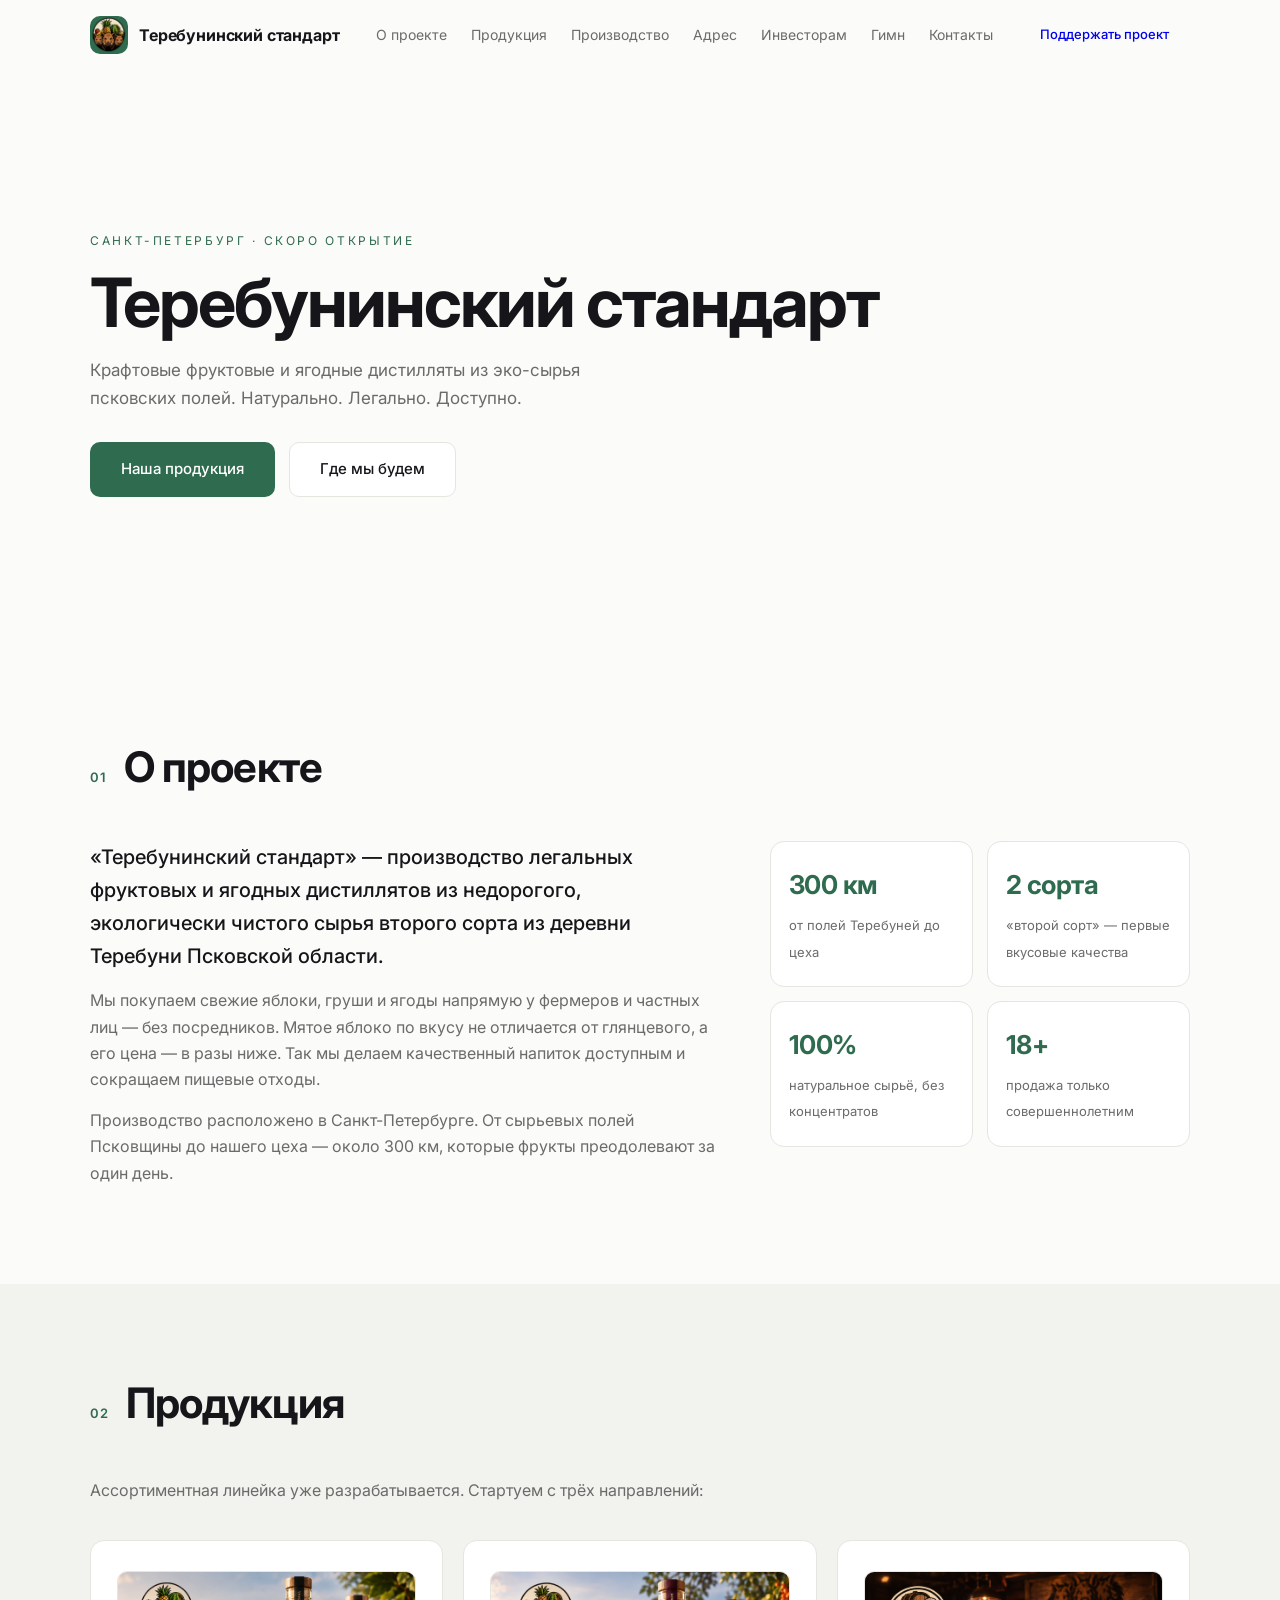
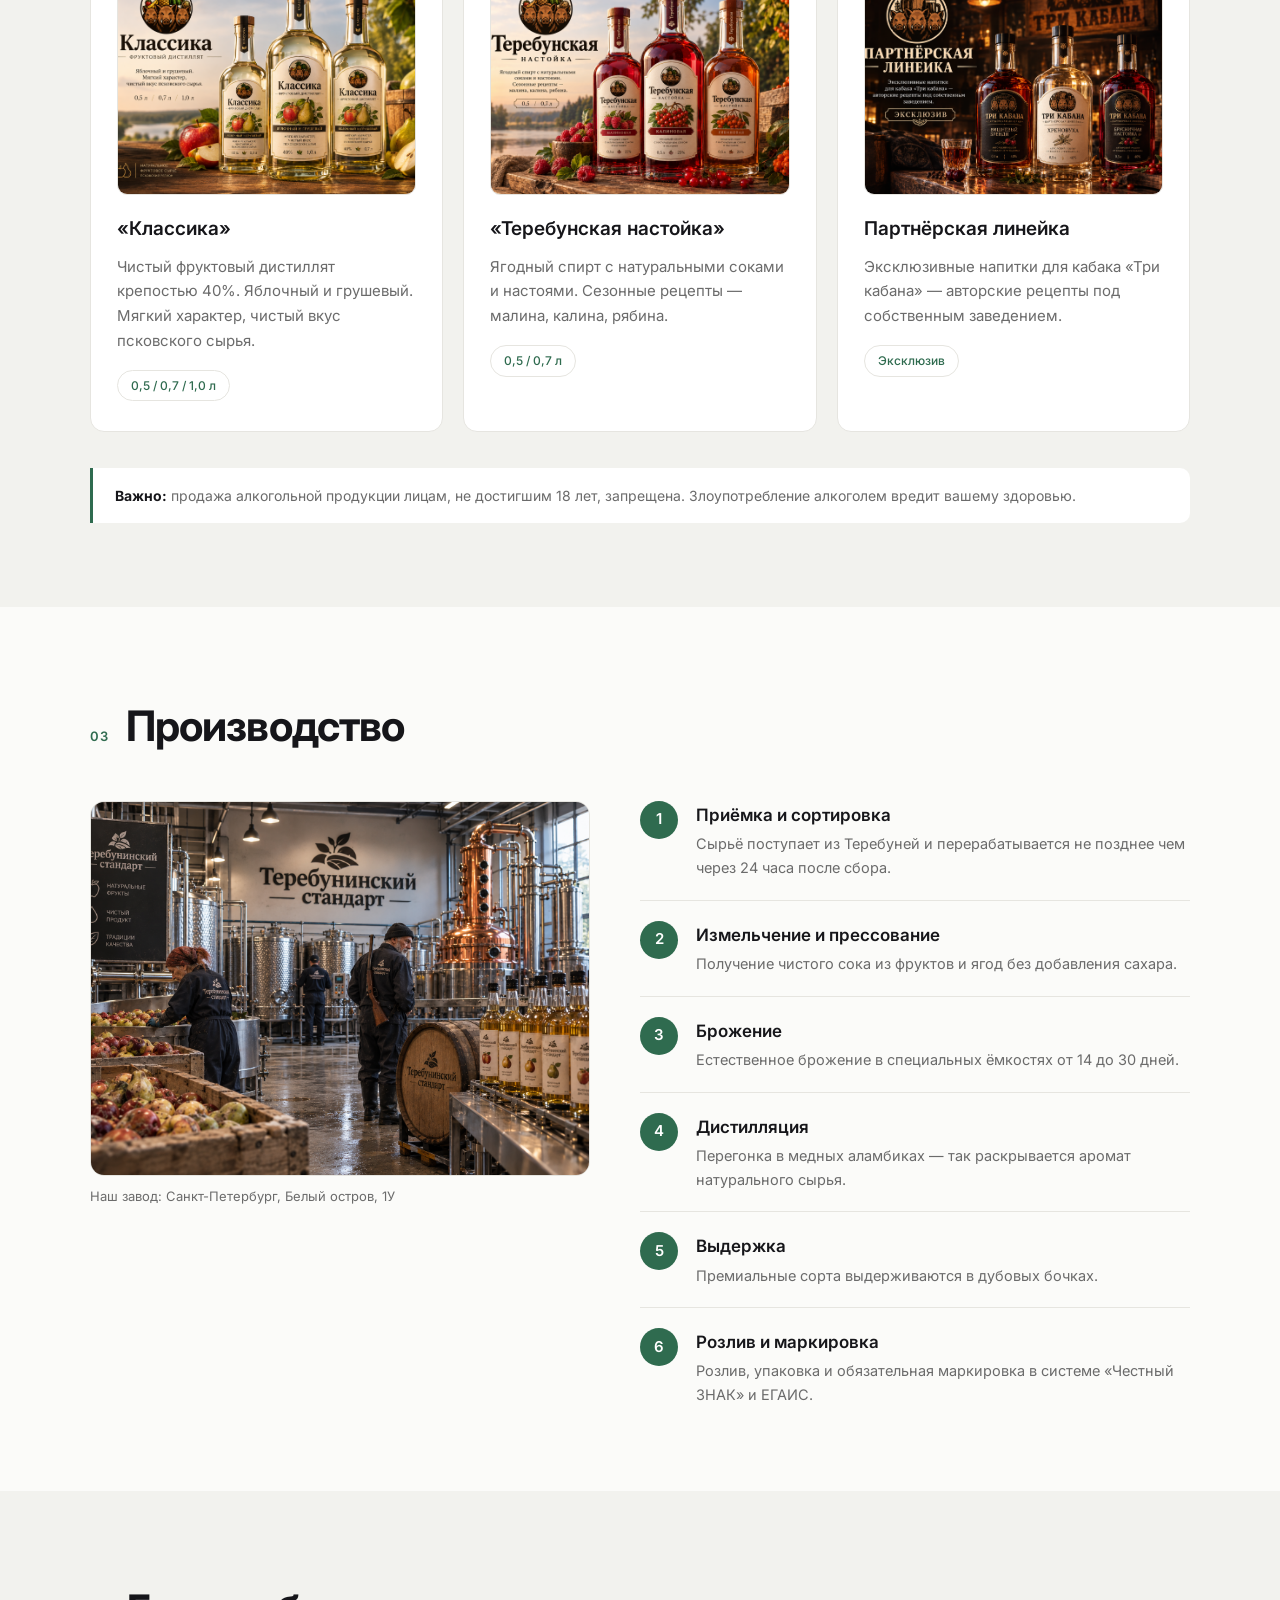
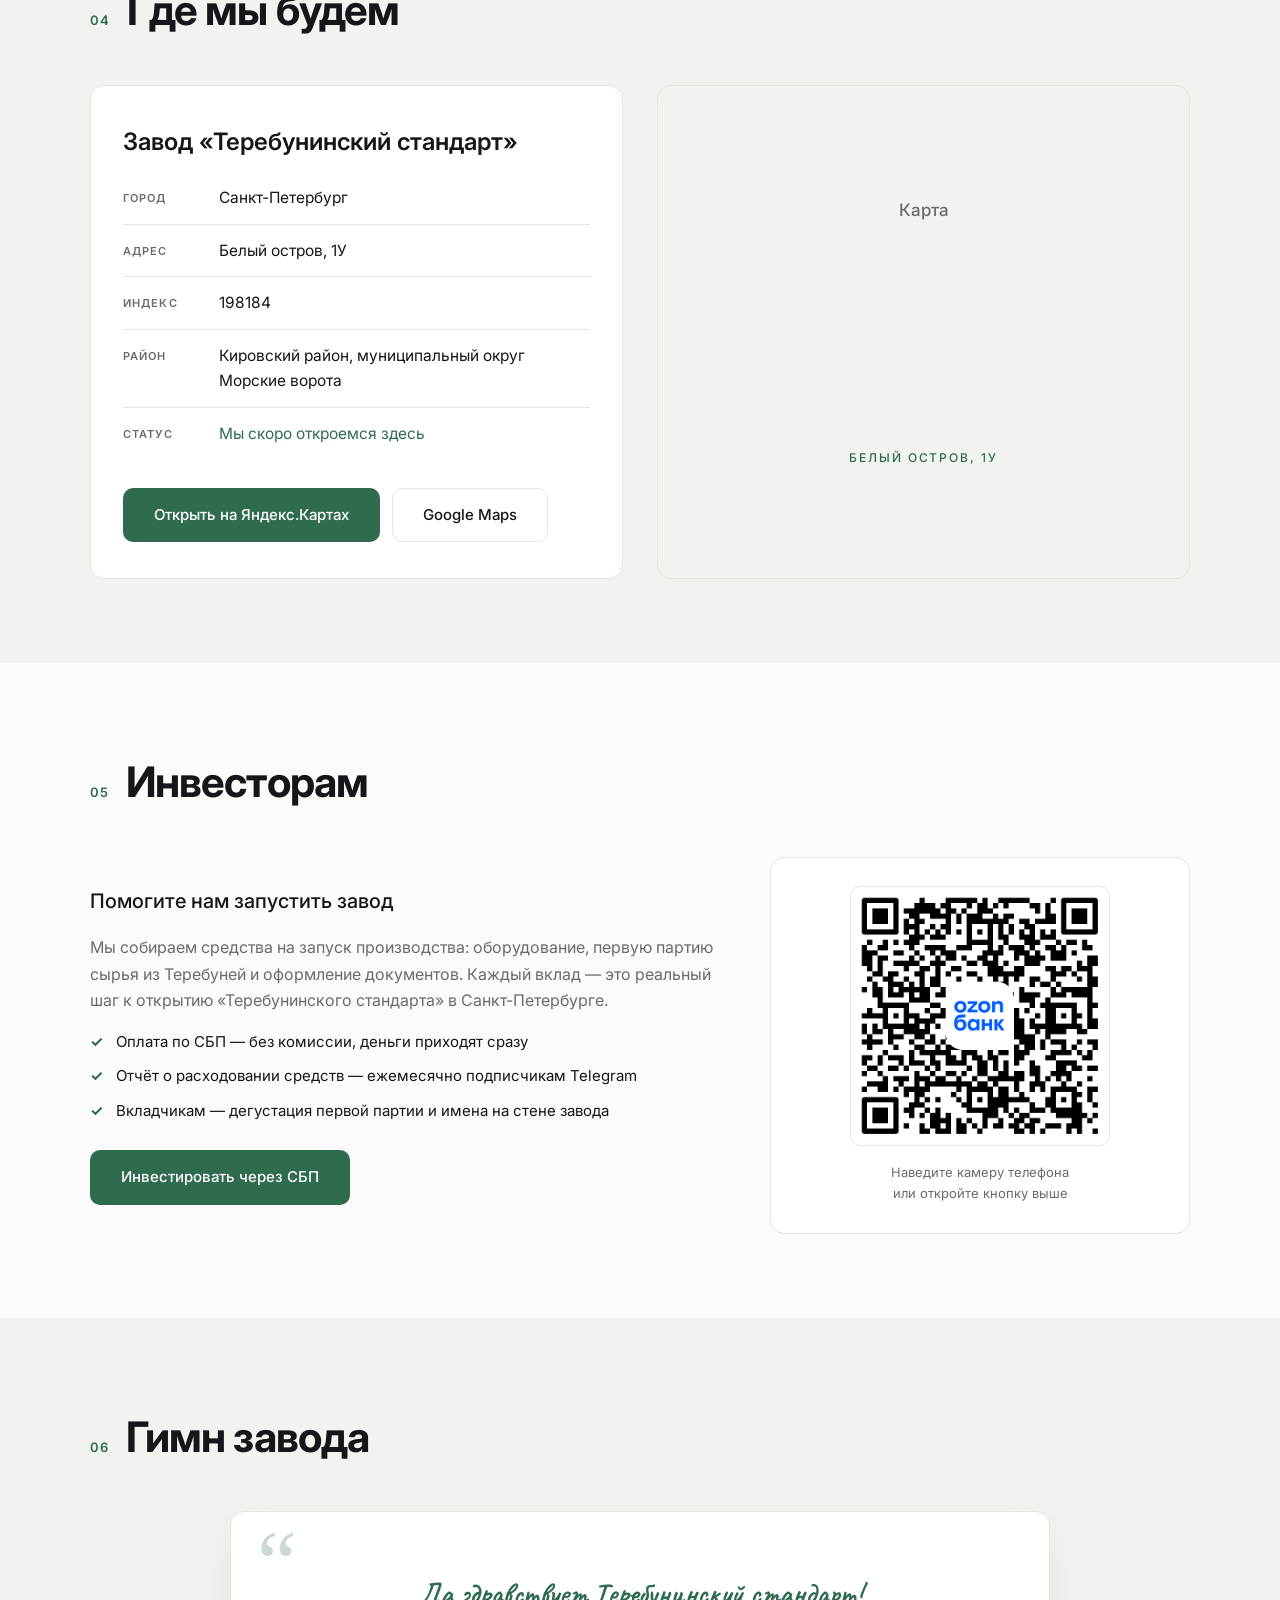
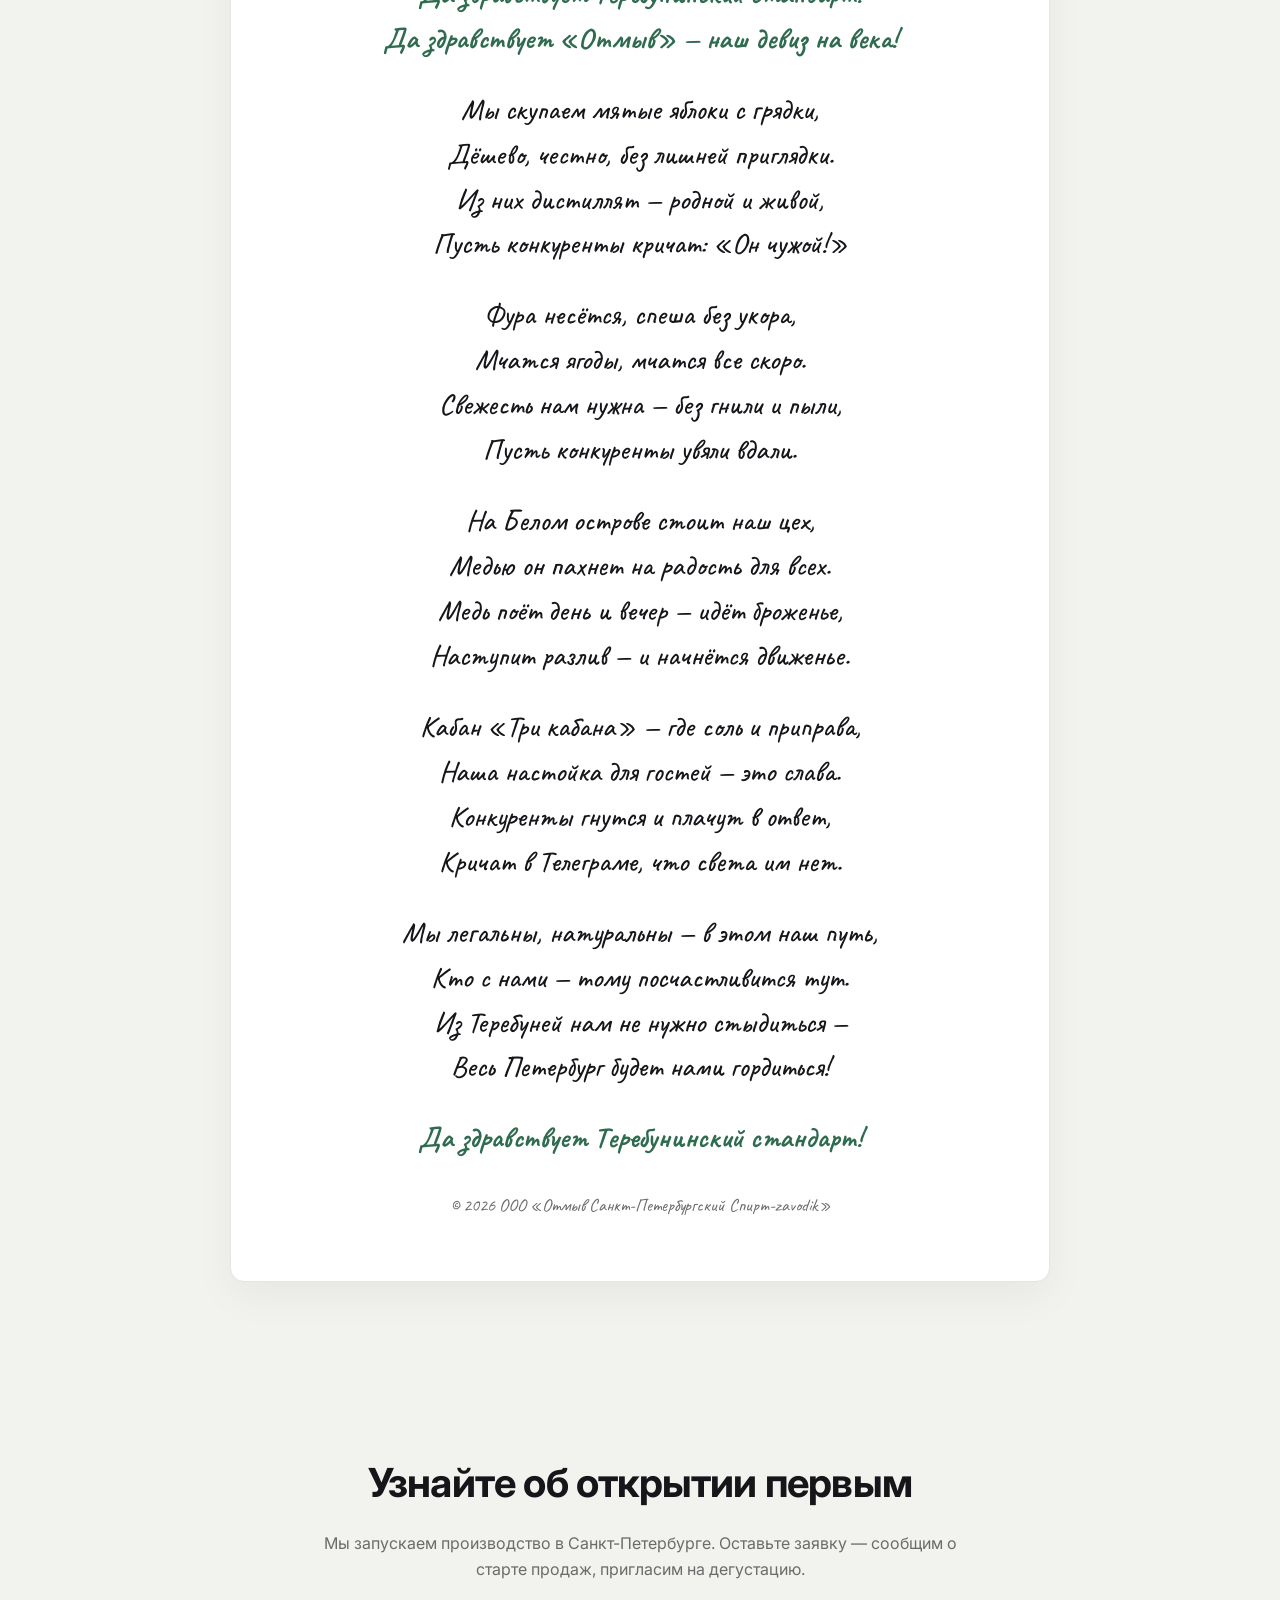
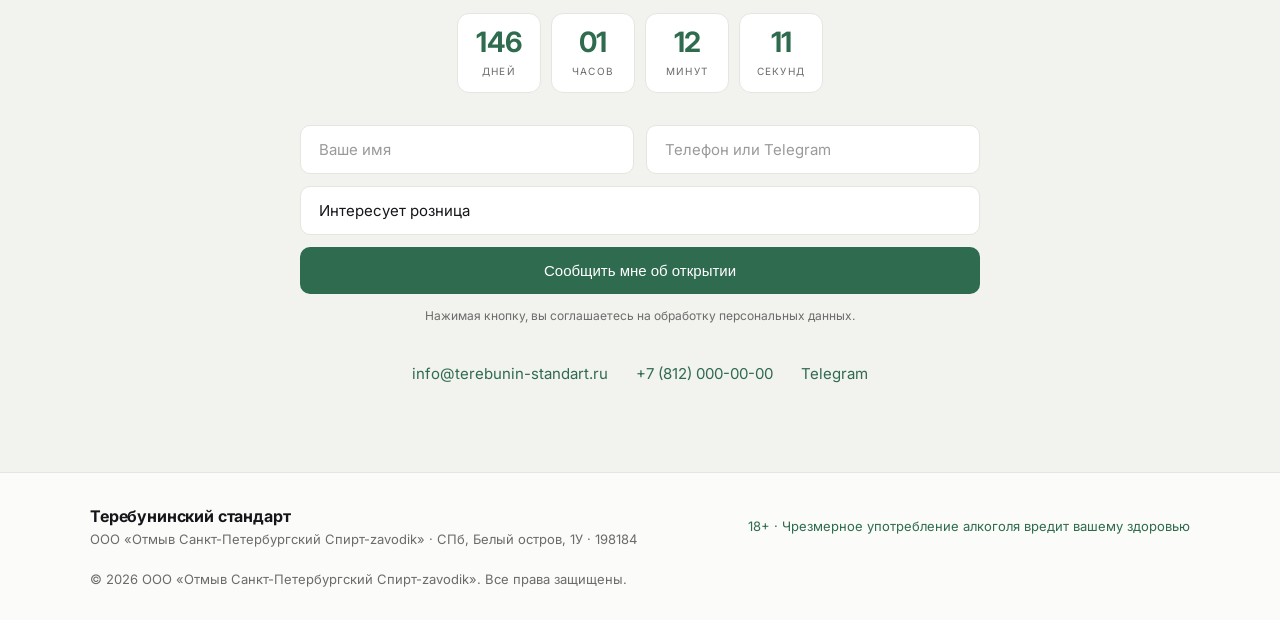
==== index.html @ a52a70ff "Site, presentation and poster for Terebunin Standard project" ====
<!DOCTYPE html>
<html lang="ru">
<head>
  <meta charset="UTF-8">
  <meta name="viewport" content="width=device-width, initial-scale=1.0">
  <title>Теребунинский стандарт — крафтовая винокурня в Санкт-Петербурге | Скоро открытие</title>
  <meta name="description" content="Теребунинский стандарт — производство фруктовых и ягодных дистиллятов из псковского сырья. Санкт-Петербург, Белый остров, 1У. Скоро открытие.">
  <link rel="preconnect" href="https://fonts.googleapis.com">
  <link rel="preconnect" href="https://fonts.gstatic.com" crossorigin>
  <link href="https://fonts.googleapis.com/css2?family=Inter:wght@300;400;500;600;700&family=Caveat:wght@500;700&display=swap" rel="stylesheet">
  <link rel="stylesheet" href="css/style.css">
</head>
<body>

  <!-- ===== HEADER ===== -->
  <header class="header" id="header">
    <div class="container header__inner">
      <a href="#hero" class="logo">
        <div class="logo__mark">
          <img src="assets/logo.png" alt="" class="logo__img" onerror="this.style.display='none';this.nextElementSibling.style.display='block'">
          <span class="logo__fallback" style="display:none">ТС</span>
        </div>
        <span class="logo__name">Теребунинский&nbsp;стандарт</span>
      </a>

      <nav class="nav" id="nav">
        <a href="#about" class="nav__link">О проекте</a>
        <a href="#products" class="nav__link">Продукция</a>
        <a href="#production" class="nav__link">Производство</a>
        <a href="#location" class="nav__link">Адрес</a>
        <a href="#invest" class="nav__link">Инвесторам</a>
        <a href="#hymn" class="nav__link">Гимн</a>
        <a href="#contacts" class="nav__link">Контакты</a>
      </nav>

      <a href="#invest" class="btn btn--small header__cta">Поддержать проект</a>

      <button class="burger" id="burger" aria-label="Меню">
        <span></span><span></span><span></span>
      </button>
    </div>
  </header>

  <!-- ===== HERO (компактный) ===== -->
  <section class="hero" id="hero">
    <div class="container hero__content">
      <p class="hero__eyebrow">Санкт-Петербург · Скоро открытие</p>
      <h1 class="hero__title">Теребунинский стандарт</h1>
      <p class="hero__subtitle">
        Крафтовые фруктовые и ягодные дистилляты из эко-сырья псковских полей.
        Натурально. Легально. Доступно.
      </p>
      <div class="hero__actions">
        <a href="#products" class="btn btn--primary">Наша продукция</a>
        <a href="#location" class="btn btn--ghost">Где мы будем</a>
      </div>
    </div>
  </section>

  <!-- ===== ABOUT ===== -->
  <section class="section" id="about">
    <div class="container">
      <div class="section__head reveal">
        <span class="section__num">01</span>
        <h2 class="section__title">О проекте</h2>
      </div>

      <div class="about__grid">
        <div class="about__text reveal">
          <p class="lead">
            «Теребунинский стандарт» — производство легальных фруктовых и ягодных дистиллятов
            из недорогого, экологически чистого сырья второго сорта из деревни Теребуни
            Псковской области.
          </p>
          <p>
            Мы покупаем свежие яблоки, груши и ягоды напрямую у фермеров и частных лиц —
            без посредников. Мятое яблоко по вкусу не отличается от глянцевого,
            а его цена — в разы ниже. Так мы делаем качественный напиток доступным
            и сокращаем пищевые отходы.
          </p>
          <p>
            Производство расположено в Санкт-Петербурге. От сырьевых полей Псковщины
            до нашего цеха — около 300 км, которые фрукты преодолевают за один день.
          </p>
        </div>

        <div class="about__facts reveal">
          <div class="fact">
            <span class="fact__num">300 км</span>
            <span class="fact__label">от полей Теребуней до цеха</span>
          </div>
          <div class="fact">
            <span class="fact__num">2 сорта</span>
            <span class="fact__label">«второй сорт» — первые вкусовые качества</span>
          </div>
          <div class="fact">
            <span class="fact__num">100%</span>
            <span class="fact__label">натуральное сырьё, без концентратов</span>
          </div>
          <div class="fact">
            <span class="fact__num">18+</span>
            <span class="fact__label">продажа только совершеннолетним</span>
          </div>
        </div>
      </div>
    </div>
  </section>

  <!-- ===== PRODUCTS ===== -->
  <section class="section section--alt" id="products">
    <div class="container">
      <div class="section__head reveal">
        <span class="section__num">02</span>
        <h2 class="section__title">Продукция</h2>
      </div>

      <p class="section__intro reveal">
        Ассортиментная линейка уже разрабатывается. Стартуем с трёх направлений:
      </p>

      <div class="cards">
        <article class="card reveal">
          <div class="card__img">
            <img src="assets/product-classic.png" alt="Классика — фруктовый дистиллят" onerror="this.style.display='none';this.nextElementSibling.style.display='block'">
            <span class="card__icon" style="display:none">🥃</span>
          </div>
          <h3 class="card__title">«Классика»</h3>
          <p class="card__text">
            Чистый фруктовый дистиллят крепостью 40%. Яблочный и грушевый.
            Мягкий характер, чистый вкус псковского сырья.
          </p>
          <span class="card__price">0,5 / 0,7 / 1,0 л</span>
        </article>

        <article class="card reveal">
          <div class="card__img">
            <img src="assets/product-terebun.png" alt="Настойка «Теребунская»" onerror="this.style.display='none';this.nextElementSibling.style.display='block'">
            <span class="card__icon" style="display:none">🍓</span>
          </div>
          <h3 class="card__title">«Теребунская настойка»</h3>
          <p class="card__text">
            Ягодный спирт с натуральными соками и настоями.
            Сезонные рецепты — малина, калина, рябина.
          </p>
          <span class="card__price">0,5 / 0,7 л</span>
        </article>

        <article class="card reveal">
          <div class="card__img">
            <img src="assets/product-kabani.png" alt="Партнёрская линейка «Три кабана»" onerror="this.style.display='none';this.nextElementSibling.style.display='block'">
            <span class="card__icon" style="display:none">🐖</span>
          </div>
          <h3 class="card__title">Партнёрская линейка</h3>
          <p class="card__text">
            Эксклюзивные напитки для кабака «Три кабана» —
            авторские рецепты под собственным заведением.
          </p>
          <span class="card__price">Эксклюзив</span>
        </article>
      </div>

      <div class="notice reveal">
        <strong>Важно:</strong> продажа алкогольной продукции лицам, не достигшим 18 лет,
        запрещена. Злоупотребление алкоголем вредит вашему здоровью.
      </div>
    </div>
  </section>

  <!-- ===== PRODUCTION ===== -->
  <section class="section" id="production">
    <div class="container">
      <div class="section__head reveal">
        <span class="section__num">03</span>
        <h2 class="section__title">Производство</h2>
      </div>

      <div class="production__grid">
        <div class="production__photo reveal">
          <div class="photo-frame">
            <img src="assets/factory.png" alt="Наш цех в Санкт-Петербурге" onerror="this.parentNode.classList.add('photo-frame--empty');this.style.display='none'">
            <span class="photo-frame__placeholder">Фото нашего цеха<br><small>скоро здесь</small></span>
          </div>
          <p class="photo-caption">Наш завод: Санкт-Петербург, Белый остров, 1У</p>
        </div>

        <ol class="steps reveal">
          <li class="step">
            <span class="step__num">1</span>
            <div>
              <h4>Приёмка и сортировка</h4>
              <p>Сырьё поступает из Теребуней и перерабатывается не позднее чем через 24 часа после сбора.</p>
            </div>
          </li>
          <li class="step">
            <span class="step__num">2</span>
            <div>
              <h4>Измельчение и прессование</h4>
              <p>Получение чистого сока из фруктов и ягод без добавления сахара.</p>
            </div>
          </li>
          <li class="step">
            <span class="step__num">3</span>
            <div>
              <h4>Брожение</h4>
              <p>Естественное брожение в специальных ёмкостях от 14 до 30 дней.</p>
            </div>
          </li>
          <li class="step">
            <span class="step__num">4</span>
            <div>
              <h4>Дистилляция</h4>
              <p>Перегонка в медных аламбиках — так раскрывается аромат натурального сырья.</p>
            </div>
          </li>
          <li class="step">
            <span class="step__num">5</span>
            <div>
              <h4>Выдержка</h4>
              <p>Премиальные сорта выдерживаются в дубовых бочках.</p>
            </div>
          </li>
          <li class="step">
            <span class="step__num">6</span>
            <div>
              <h4>Розлив и маркировка</h4>
              <p>Розлив, упаковка и обязательная маркировка в системе «Честный ЗНАК» и ЕГАИС.</p>
            </div>
          </li>
        </ol>
      </div>
    </div>
  </section>

  <!-- ===== LOCATION ===== -->
  <section class="section section--alt" id="location">
    <div class="container">
      <div class="section__head reveal">
        <span class="section__num">04</span>
        <h2 class="section__title">Где мы будем</h2>
      </div>

      <div class="location__grid">
        <div class="location__card reveal">
          <h3 class="location__title">Завод «Теребунинский стандарт»</h3>

          <ul class="address">
            <li>
              <span class="address__key">Город</span>
              <span class="address__val">Санкт-Петербург</span>
            </li>
            <li>
              <span class="address__key">Адрес</span>
              <span class="address__val">Белый остров, 1У</span>
            </li>
            <li>
              <span class="address__key">Индекс</span>
              <span class="address__val">198184</span>
            </li>
            <li>
              <span class="address__key">Район</span>
              <span class="address__val">Кировский район, муниципальный округ Морские ворота</span>
            </li>
            <li>
              <span class="address__key">Статус</span>
              <span class="address__val accent">Мы скоро откроемся здесь</span>
            </li>
          </ul>

          <div class="location__actions">
            <a class="btn btn--primary"
               href="https://yandex.ru/maps/?text=Санкт-Петербург, Белый остров, 1У"
               target="_blank" rel="noopener">
              Открыть на Яндекс.Картах
            </a>
            <a class="btn btn--ghost"
               href="https://www.google.com/maps/search/?api=1&query=Saint+Petersburg,+Bely+ostrov+1U"
               target="_blank" rel="noopener">
              Google Maps
            </a>
          </div>
        </div>

        <div class="location__map reveal">
          <div class="photo-frame photo-frame--map">
            <img src="assets/map.jpg" alt="Карта — Белый остров, 1У" onerror="this.parentNode.classList.add('photo-frame--empty');this.style.display='none'">
            <span class="photo-frame__placeholder">Карта<br><small>Белый остров, 1У</small></span>
          </div>
        </div>
      </div>
    </div>
  </section>

  <!-- ===== INVEST ===== -->
  <section class="section" id="invest">
    <div class="container">
      <div class="section__head reveal">
        <span class="section__num">05</span>
        <h2 class="section__title">Инвесторам</h2>
      </div>

      <div class="invest__grid">
        <div class="invest__text reveal">
          <p class="lead">Помогите нам запустить завод</p>
          <p>
            Мы собираем средства на запуск производства: оборудование, первую партию
            сырья из Теребуней и оформление документов. Каждый вклад — это реальный шаг
            к открытию «Теребунинского стандарта» в Санкт-Петербурге.
          </p>
          <ul class="invest__list">
            <li>Оплата по СБП — без комиссии, деньги приходят сразу</li>
            <li>Отчёт о расходовании средств — ежемесячно подписчикам Telegram</li>
            <li>Вкладчикам — дегустация первой партии и имена на стене завода</li>
          </ul>
          <a class="btn btn--primary"
             href="https://finance.ozon.ru/apps/sbp/ozonbankpay/019f7c2c-9675-741e-ae27-7e3fd50c1222"
             target="_blank" rel="noopener">
            Инвестировать через СБП
          </a>
        </div>

        <div class="invest__qr reveal">
          <div class="qr-card">
            <img src="assets/qr.png" alt="QR-код для перевода" onerror="this.style.display='none';this.nextElementSibling.style.display='block'">
            <p class="qr-card__fallback" style="display:none">QR-код<br><small>положите assets/qr.png</small></p>
            <p class="qr-card__hint">Наведите камеру телефона<br>или откройте кнопку выше</p>
          </div>
        </div>
      </div>
    </div>
  </section>

  <!-- ===== HYMN ===== -->
  <section class="section section--alt" id="hymn">
    <div class="container">
      <div class="section__head reveal">
        <span class="section__num">06</span>
        <h2 class="section__title">Гимн завода</h2>
      </div>

      <div class="hymn reveal">
        <p class="hymn__finale">Да здравствует Теребунинский стандарт!<br>
        Да здравствует «Отмыв» — наш девиз на века!</p>

        <p>Мы скупаем мятые яблоки с грядки,<br>
        Дёшево, честно, без лишней приглядки.<br>
        Из них дистиллят — родной и живой,<br>
        Пусть конкуренты кричат: «Он чужой!»</p>

        <p>Фура несётся, спеша без укора,<br>
        Мчатся ягоды, мчатся все скоро.<br>
        Свежесть нам нужна — без гнили и пыли,<br>
        Пусть конкуренты увяли вдали.</p>

        <p>На Белом острове стоит наш цех,<br>
        Медью он пахнет на радость для всех.<br>
        Медь поёт день и вечер — идёт броженье,<br>
        Наступит разлив — и начнётся движенье.</p>

        <p>Кабан «Три кабана» — где соль и приправа,<br>
        Наша настойка для гостей — это слава.<br>
        Конкуренты гнутся и плачут в ответ,<br>
        Кричат в Телеграме, что света им нет.</p>

        <p>Мы легальны, натуральны — в этом наш путь,<br>
        Кто с нами — тому посчастливится тут.<br>
        Из Теребуней нам не нужно стыдиться —<br>
        Весь Петербург будет нами гордиться!</p>

        <p class="hymn__finale">Да здравствует Теребунинский стандарт!</p>

        <span class="hymn__sign">© 2026 ООО «Отмыв Санкт-Петербургский Спирт-zavodik»</span>
      </div>
    </div>
  </section>

  <!-- ===== CONTACTS ===== -->
  <section class="section section--cta" id="contacts">
    <div class="container">
      <div class="cta reveal">
        <h2 class="cta__title">Узнайте об открытии первым</h2>
        <p class="cta__text">
          Мы запускаем производство в Санкт-Петербурге. Оставьте заявку —
          сообщим о старте продаж, пригласим на дегустацию.
        </p>

        <div class="countdown" id="countdown" aria-label="До открытия">
          <div class="countdown__cell"><span id="cd-days">--</span><small>дней</small></div>
          <div class="countdown__cell"><span id="cd-hours">--</span><small>часов</small></div>
          <div class="countdown__cell"><span id="cd-mins">--</span><small>минут</small></div>
          <div class="countdown__cell"><span id="cd-secs">--</span><small>секунд</small></div>
        </div>

        <form class="form" id="lead-form" novalidate>
          <div class="form__row">
            <input type="text" name="name" class="form__input" placeholder="Ваше имя" required>
            <input type="text" name="contact" class="form__input" placeholder="Телефон или Telegram" required>
          </div>
          <select name="interest" class="form__input">
            <option value="retail">Интересует розница</option>
            <option value="wholesale">Интересует опт (бары, рестораны)</option>
            <option value="partner">Сотрудничество / партнёрство</option>
            <option value="invest">Инвестировать в проект</option>
            <option value="job">Работа на заводе</option>
          </select>
          <button type="submit" class="btn btn--primary btn--wide">Сообщить мне об открытии</button>
          <p class="form__note">Нажимая кнопку, вы соглашаетесь на обработку персональных данных.</p>
          <p class="form__success" id="form-success" hidden>Спасибо! Мы свяжемся с вами перед открытием.</p>
        </form>

        <div class="contacts__row">
          <a href="mailto:info@terebunin-standart.ru" class="contact-link">info@terebunin-standart.ru</a>
          <a href="tel:+78120000000" class="contact-link">+7 (812) 000-00-00</a>
          <a href="https://t.me/" class="contact-link" target="_blank" rel="noopener">Telegram</a>
        </div>
      </div>
    </div>
  </section>

  <!-- ===== FOOTER ===== -->
  <footer class="footer">
    <div class="container footer__inner">
      <div class="footer__brand">
        <span class="logo__name">Теребунинский стандарт</span>
        <span class="footer__addr">ООО «Отмыв Санкт-Петербургский Спирт-zavodik» · СПб, Белый остров, 1У · 198184</span>
      </div>
      <div class="footer__warn">
        18+ · Чрезмерное употребление алкоголя вредит вашему здоровью
      </div>
      <div class="footer__copy">
        © 2026 ООО «Отмыв Санкт-Петербургский Спирт-zavodik». Все права защищены.
      </div>
    </div>
  </footer>

  <script src="js/main.js"></script>
</body>
</html>
---- css/style.css ----
/* ============ ПСКОВСКИЙ ОТБОР — светлый минимализм ============ */

:root {
  --bg: #fbfbf9;
  --bg-alt: #f2f2ee;
  --card: #ffffff;
  --line: #e6e5e0;
  --accent: #2f6b4f;
  --accent-hover: #245540;
  --text: #16161a;
  --dim: #6b6b6b;
  --radius: 14px;
  --font: "Inter", "Segoe UI", sans-serif;
}

* { margin: 0; padding: 0; box-sizing: border-box; }

html { scroll-behavior: smooth; }

body {
  background: var(--bg);
  color: var(--text);
  font-family: var(--font);
  font-weight: 400;
  line-height: 1.65;
  overflow-x: hidden;
}

img { max-width: 100%; display: block; }

.container { width: min(1100px, 92%); margin-inline: auto; }

.accent { color: var(--accent); }

/* ---------- buttons ---------- */
.btn {
  display: inline-block;
  padding: 14px 30px;
  border-radius: 10px;
  font-size: 15px;
  font-weight: 500;
  text-decoration: none;
  text-align: center;
  cursor: pointer;
  border: 1px solid transparent;
  transition: .25s ease;
}
.btn--primary { background: var(--accent); color: #fff; }
.btn--primary:hover { background: var(--accent-hover); }
.btn--ghost { border-color: var(--line); color: var(--text); background: #fff; }
.btn--ghost:hover { border-color: var(--text); }
.btn--small { padding: 9px 20px; font-size: 13px; }
.btn--wide { width: 100%; }

/* ---------- header ---------- */
.header {
  position: fixed;
  inset: 0 0 auto 0;
  z-index: 100;
  padding: 14px 0;
  background: rgba(251,251,249,.9);
  backdrop-filter: blur(12px);
  border-bottom: 1px solid transparent;
  transition: .3s ease;
}
.header.scrolled { border-bottom-color: var(--line); padding: 9px 0; }
.header__inner { display: flex; align-items: center; gap: 26px; }

.logo {
  display: flex;
  align-items: center;
  gap: 11px;
  text-decoration: none;
  color: var(--text);
}
.logo__mark {
  width: 38px; height: 38px;
  border-radius: 10px;
  background: var(--accent);
  display: grid;
  place-items: center;
  overflow: hidden;
  flex-shrink: 0;
}
.logo__img { width: 100%; height: 100%; object-fit: cover; }
.logo__fallback { font-weight: 700; color: #fff; font-size: 15px; }
.logo__name { font-weight: 700; font-size: 16px; letter-spacing: -0.01em; }

.nav { margin-left: auto; display: flex; gap: 24px; }
.nav__link {
  color: var(--dim);
  text-decoration: none;
  font-size: 14px;
  transition: .2s;
}
.nav__link:hover { color: var(--text); }

.burger {
  display: none;
  flex-direction: column;
  gap: 5px;
  background: none;
  border: 0;
  cursor: pointer;
  padding: 6px;
  margin-left: auto;
}
.burger span { width: 24px; height: 2px; background: var(--text); transition: .3s; }

/* ---------- hero (компактный) ---------- */
.hero {
  min-height: 72vh;
  display: flex;
  align-items: center;
  padding: 150px 0 70px;
}
.hero__eyebrow {
  font-size: 12px;
  letter-spacing: .22em;
  text-transform: uppercase;
  color: var(--accent);
  margin-bottom: 16px;
}
.hero__title {
  font-size: clamp(38px, 6vw, 68px);
  font-weight: 700;
  letter-spacing: -0.03em;
  line-height: 1.05;
  margin-bottom: 18px;
}
.hero__subtitle {
  max-width: 560px;
  font-size: 17px;
  color: var(--dim);
  margin-bottom: 30px;
}
.hero__actions { display: flex; gap: 14px; flex-wrap: wrap; }

/* ---------- sections ---------- */
.section { padding: 84px 0; }
.section--alt { background: var(--bg-alt); }
.section__head {
  display: flex;
  align-items: baseline;
  gap: 16px;
  margin-bottom: 40px;
}
.section__num {
  font-size: 13px;
  font-weight: 600;
  letter-spacing: .1em;
  color: var(--accent);
}
.section__title {
  font-size: clamp(28px, 4vw, 42px);
  font-weight: 700;
  letter-spacing: -0.02em;
}
.section__intro {
  color: var(--dim);
  max-width: 620px;
  margin-bottom: 36px;
  font-size: 16px;
}

/* ---------- about ---------- */
.about__grid {
  display: grid;
  grid-template-columns: 1.2fr .8fr;
  gap: 50px;
  align-items: start;
}
.lead { font-size: 20px; font-weight: 500; margin-bottom: 18px; }
.about__text p { margin-bottom: 14px; color: var(--dim); }
.about__text .lead { color: var(--text); }

.about__facts { display: grid; grid-template-columns: 1fr 1fr; gap: 14px; }
.fact {
  background: var(--card);
  border: 1px solid var(--line);
  border-radius: var(--radius);
  padding: 22px 18px;
  transition: .25s;
}
.fact:hover { box-shadow: 0 8px 24px rgba(0,0,0,.06); }
.fact__num {
  display: block;
  font-size: 26px;
  font-weight: 700;
  color: var(--accent);
  margin-bottom: 4px;
  letter-spacing: -0.02em;
}
.fact__label { font-size: 13px; color: var(--dim); line-height: 1.45; }

/* ---------- cards ---------- */
.cards { display: grid; grid-template-columns: repeat(3, 1fr); gap: 20px; }
.card {
  background: var(--card);
  border: 1px solid var(--line);
  border-radius: var(--radius);
  padding: 30px 26px;
  transition: .25s;
}
.card:hover { box-shadow: 0 12px 30px rgba(0,0,0,.07); transform: translateY(-3px); }
.card__img {
  aspect-ratio: 4 / 3;
  border-radius: 10px;
  overflow: hidden;
  background: var(--bg-alt);
  border: 1px solid var(--line);
  margin-bottom: 18px;
  display: grid;
  place-items: center;
}
.card__img img { width: 100%; height: 100%; object-fit: cover; }
.card__icon { font-size: 30px; margin-bottom: 16px; }
.card__title { font-size: 19px; font-weight: 600; margin-bottom: 10px; }
.card__text { color: var(--dim); font-size: 15px; margin-bottom: 16px; }
.card__price {
  display: inline-block;
  font-size: 12px;
  font-weight: 500;
  color: var(--accent);
  border: 1px solid var(--line);
  border-radius: 999px;
  padding: 5px 13px;
}

.notice {
  margin-top: 36px;
  padding: 16px 22px;
  border-left: 3px solid var(--accent);
  background: var(--card);
  border-radius: 0 10px 10px 0;
  font-size: 14px;
  color: var(--dim);
}
.notice strong { color: var(--text); }

/* ---------- production ---------- */
.production__grid {
  display: grid;
  grid-template-columns: 1fr 1.1fr;
  gap: 50px;
  align-items: start;
}
.photo-frame {
  position: relative;
  border-radius: var(--radius);
  overflow: hidden;
  border: 1px solid var(--line);
  aspect-ratio: 4 / 3;
  background: var(--bg-alt);
}
.photo-frame img {
  width: 100%; height: 100%;
  object-fit: cover;
  position: relative;
  z-index: 1;
}
.photo-frame__placeholder {
  position: absolute;
  inset: 0;
  display: none;
  place-items: center;
  text-align: center;
  font-size: 17px;
  font-weight: 500;
  color: var(--dim);
  line-height: 1.6;
}
.photo-frame__placeholder small {
  font-size: 12px;
  letter-spacing: .16em;
  text-transform: uppercase;
  color: var(--accent);
}
.photo-frame--empty .photo-frame__placeholder { display: grid; }
.photo-caption { margin-top: 10px; font-size: 13px; color: var(--dim); }

.steps { list-style: none; display: flex; flex-direction: column; gap: 20px; }
.step {
  display: flex;
  gap: 18px;
  padding-bottom: 20px;
  border-bottom: 1px solid var(--line);
}
.step:last-child { border-bottom: 0; padding-bottom: 0; }
.step__num {
  flex-shrink: 0;
  width: 38px; height: 38px;
  border-radius: 50%;
  display: grid;
  place-items: center;
  font-size: 15px;
  font-weight: 600;
  color: #fff;
  background: var(--accent);
}
.step h4 { font-size: 17px; font-weight: 600; margin-bottom: 3px; }
.step p { color: var(--dim); font-size: 14.5px; }

/* ---------- location ---------- */
.location__grid {
  display: grid;
  grid-template-columns: 1fr 1fr;
  gap: 34px;
  align-items: stretch;
}
.location__card {
  background: var(--card);
  border: 1px solid var(--line);
  border-radius: var(--radius);
  padding: 36px 32px;
}
.location__title { font-size: 24px; font-weight: 600; margin-bottom: 24px; }

.address { list-style: none; display: flex; flex-direction: column; gap: 13px; margin-bottom: 28px; }
.address li {
  display: flex;
  gap: 16px;
  padding-bottom: 13px;
  border-bottom: 1px solid var(--line);
}
.address li:last-child { border-bottom: 0; }
.address__key {
  min-width: 80px;
  font-size: 11px;
  font-weight: 600;
  letter-spacing: .1em;
  text-transform: uppercase;
  color: var(--dim);
  padding-top: 4px;
}
.address__val { font-size: 15.5px; }
.location__actions { display: flex; gap: 12px; flex-wrap: wrap; }
.photo-frame--map { aspect-ratio: auto; height: 100%; min-height: 300px; }

/* ---------- invest ---------- */
.invest__grid {
  display: grid;
  grid-template-columns: 1.2fr .8fr;
  gap: 50px;
  align-items: center;
}
.invest__text p { color: var(--dim); margin-bottom: 16px; }
.invest__text .lead { color: var(--text); }
.invest__list {
  list-style: none;
  margin: 6px 0 26px;
  display: flex;
  flex-direction: column;
  gap: 10px;
}
.invest__list li {
  position: relative;
  padding-left: 26px;
  font-size: 15px;
  color: var(--text);
}
.invest__list li::before {
  content: "✓";
  position: absolute;
  left: 0;
  color: var(--accent);
  font-weight: 700;
}

.qr-card {
  background: var(--card);
  border: 1px solid var(--line);
  border-radius: var(--radius);
  padding: 28px;
  text-align: center;
}
.qr-card img {
  width: min(260px, 100%);
  margin: 0 auto 16px;
  border: 1px solid var(--line);
  border-radius: 10px;
  padding: 8px;
  background: #fff;
}
.qr-card__fallback {
  font-size: 16px;
  font-weight: 500;
  color: var(--dim);
  margin-bottom: 14px;
}
.qr-card__hint { font-size: 13px; color: var(--dim); }

/* ---------- CTA / form ---------- */
.section--cta { background: var(--bg-alt); }
.cta { text-align: center; max-width: 680px; margin: 0 auto; }
.cta__title {
  font-size: clamp(26px, 4vw, 40px);
  font-weight: 700;
  letter-spacing: -0.02em;
  margin-bottom: 14px;
}
.cta__text { color: var(--dim); margin-bottom: 30px; font-size: 16px; }

.countdown {
  display: flex;
  justify-content: center;
  gap: 10px;
  flex-wrap: wrap;
  margin-bottom: 32px;
}
.countdown__cell {
  min-width: 84px;
  padding: 14px 8px 10px;
  background: var(--card);
  border: 1px solid var(--line);
  border-radius: 12px;
}
.countdown__cell span {
  display: block;
  font-size: 28px;
  font-weight: 700;
  color: var(--accent);
  line-height: 1;
  letter-spacing: -0.02em;
}
.countdown__cell small {
  font-size: 10px;
  letter-spacing: .12em;
  text-transform: uppercase;
  color: var(--dim);
}

.form { display: flex; flex-direction: column; gap: 12px; }
.form__row { display: flex; gap: 12px; }
.form__input {
  width: 100%;
  padding: 14px 18px;
  background: var(--card);
  border: 1px solid var(--line);
  border-radius: 10px;
  color: var(--text);
  font-family: var(--font);
  font-size: 15px;
  transition: .2s;
}
.form__input:focus { outline: none; border-color: var(--accent); }
.form__input::placeholder { color: #9a9a9a; }
select.form__input { appearance: none; cursor: pointer; }
.form__note { font-size: 12px; color: var(--dim); }
.form__success {
  padding: 13px;
  border-radius: 10px;
  background: #e9f5ee;
  border: 1px solid #b9dfc8;
  color: var(--accent);
}
.contacts__row {
  display: flex;
  justify-content: center;
  gap: 28px;
  flex-wrap: wrap;
  margin-top: 36px;
}
.contact-link {
  color: var(--accent);
  text-decoration: none;
  font-size: 15px;
  border-bottom: 1px dashed transparent;
  transition: .2s;
}
.contact-link:hover { border-bottom-color: var(--accent); }

/* ---------- footer ---------- */
.footer { border-top: 1px solid var(--line); padding: 30px 0; }
.footer__inner {
  display: flex;
  justify-content: space-between;
  align-items: center;
  gap: 18px;
  flex-wrap: wrap;
  font-size: 13px;
  color: var(--dim);
}
.footer__brand { display: flex; flex-direction: column; }
.footer__brand .logo__name { color: var(--text); }
.footer__warn { color: var(--accent); }

/* ---------- hymn (рукописный шрифт) ---------- */
.hymn {
  background: var(--card);
  border: 1px solid var(--line);
  border-radius: var(--radius);
  padding: clamp(30px, 5vw, 60px);
  max-width: 820px;
  margin: 0 auto;
  text-align: center;
  box-shadow: 0 14px 40px rgba(0,0,0,.05);
  position: relative;
}
.hymn::before {
  content: "“";
  position: absolute;
  top: 6px; left: 26px;
  font-family: Georgia, serif;
  font-size: 90px;
  color: var(--accent);
  opacity: .25;
  line-height: 1;
}
.hymn p {
  font-family: "Caveat", cursive;
  font-size: clamp(21px, 2.6vw, 29px);
  font-weight: 500;
  line-height: 1.55;
  color: var(--text);
  margin-bottom: 26px;
}
.hymn p:last-of-type { margin-bottom: 0; }
.hymn p.hymn__finale { color: var(--accent); font-weight: 700; }
.hymn__sign {
  display: block;
  margin-top: 30px;
  font-family: "Caveat", cursive;
  font-size: 18px;
  color: var(--dim);
}

/* ---------- reveal animation ---------- */
.reveal {
  opacity: 0;
  transform: translateY(22px);
  transition: opacity .6s ease, transform .6s ease;
}
.reveal.visible { opacity: 1; transform: none; }

/* ---------- responsive ---------- */
@media (max-width: 960px) {
  .nav {
    position: fixed;
    inset: 0 0 0 auto;
    width: min(320px, 80vw);
    background: var(--bg);
    flex-direction: column;
    padding: 96px 32px;
    gap: 20px;
    transform: translateX(100%);
    transition: .3s ease;
    border-left: 1px solid var(--line);
    z-index: 99;
  }
  .nav.open { transform: none; }
  .nav__link { font-size: 17px; }
  .header__cta { display: none; }
  .burger { display: flex; z-index: 100; }

  .about__grid,
  .production__grid,
  .location__grid,
  .invest__grid { grid-template-columns: 1fr; gap: 32px; }
  .cards { grid-template-columns: 1fr; }
}

@media (max-width: 560px) {
  .section { padding: 60px 0; }
  .hero { min-height: auto; padding: 130px 0 50px; }
  .about__facts { grid-template-columns: 1fr; }
  .form__row { flex-direction: column; }
  .countdown__cell { min-width: 70px; }
  .countdown__cell span { font-size: 23px; }
  .footer__inner { flex-direction: column; text-align: center; }
}
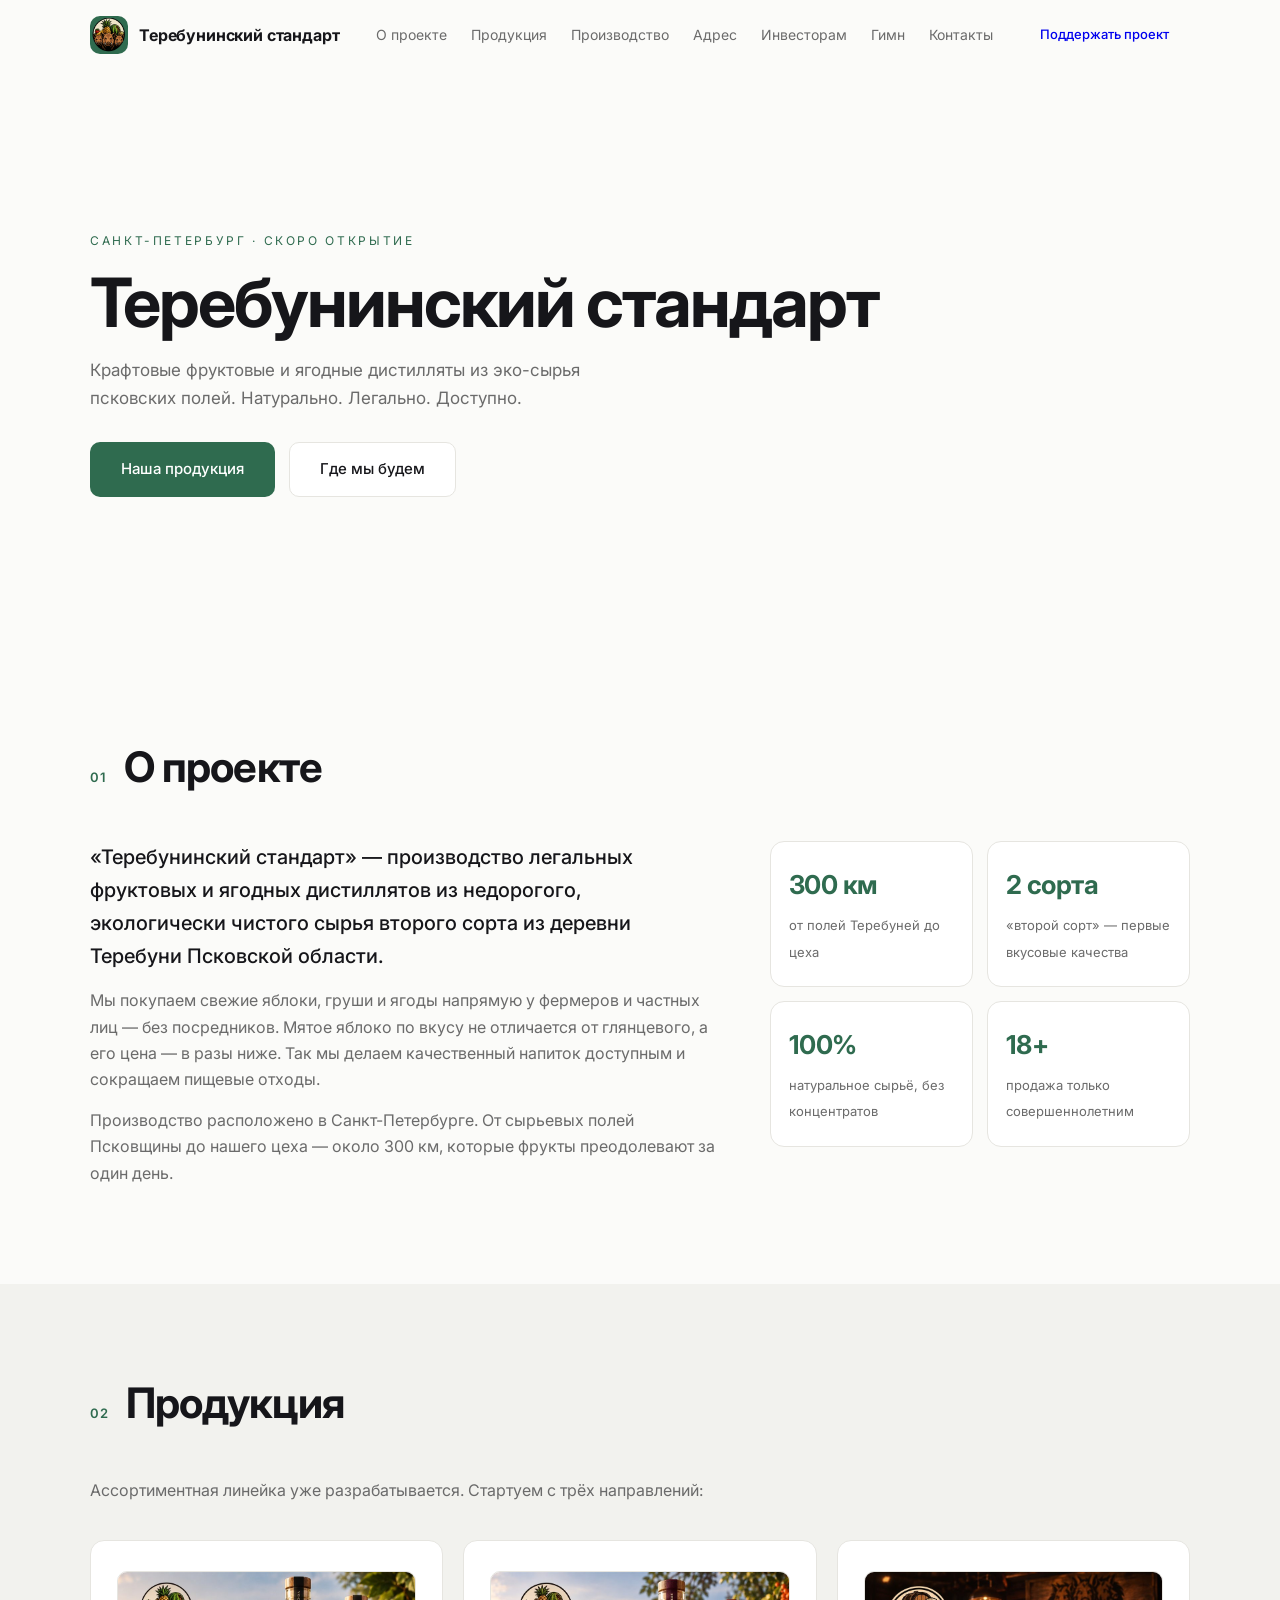
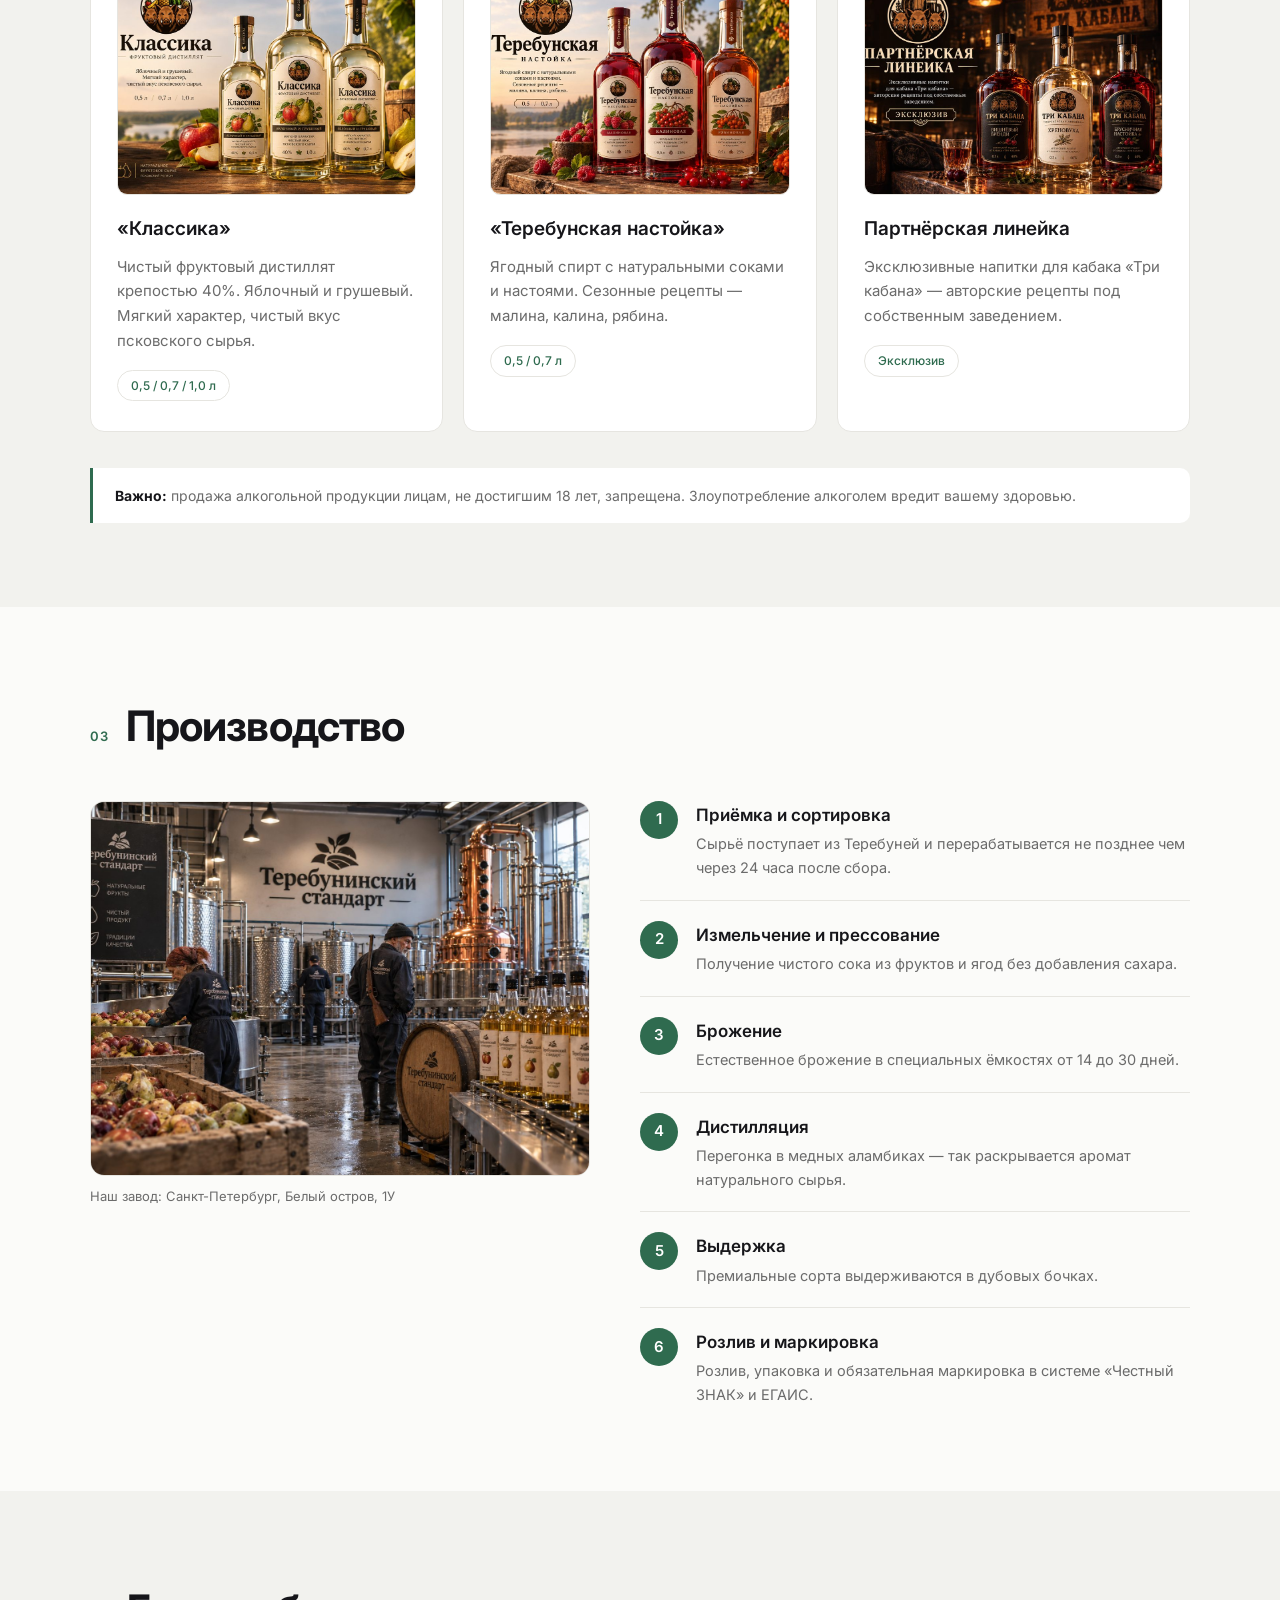
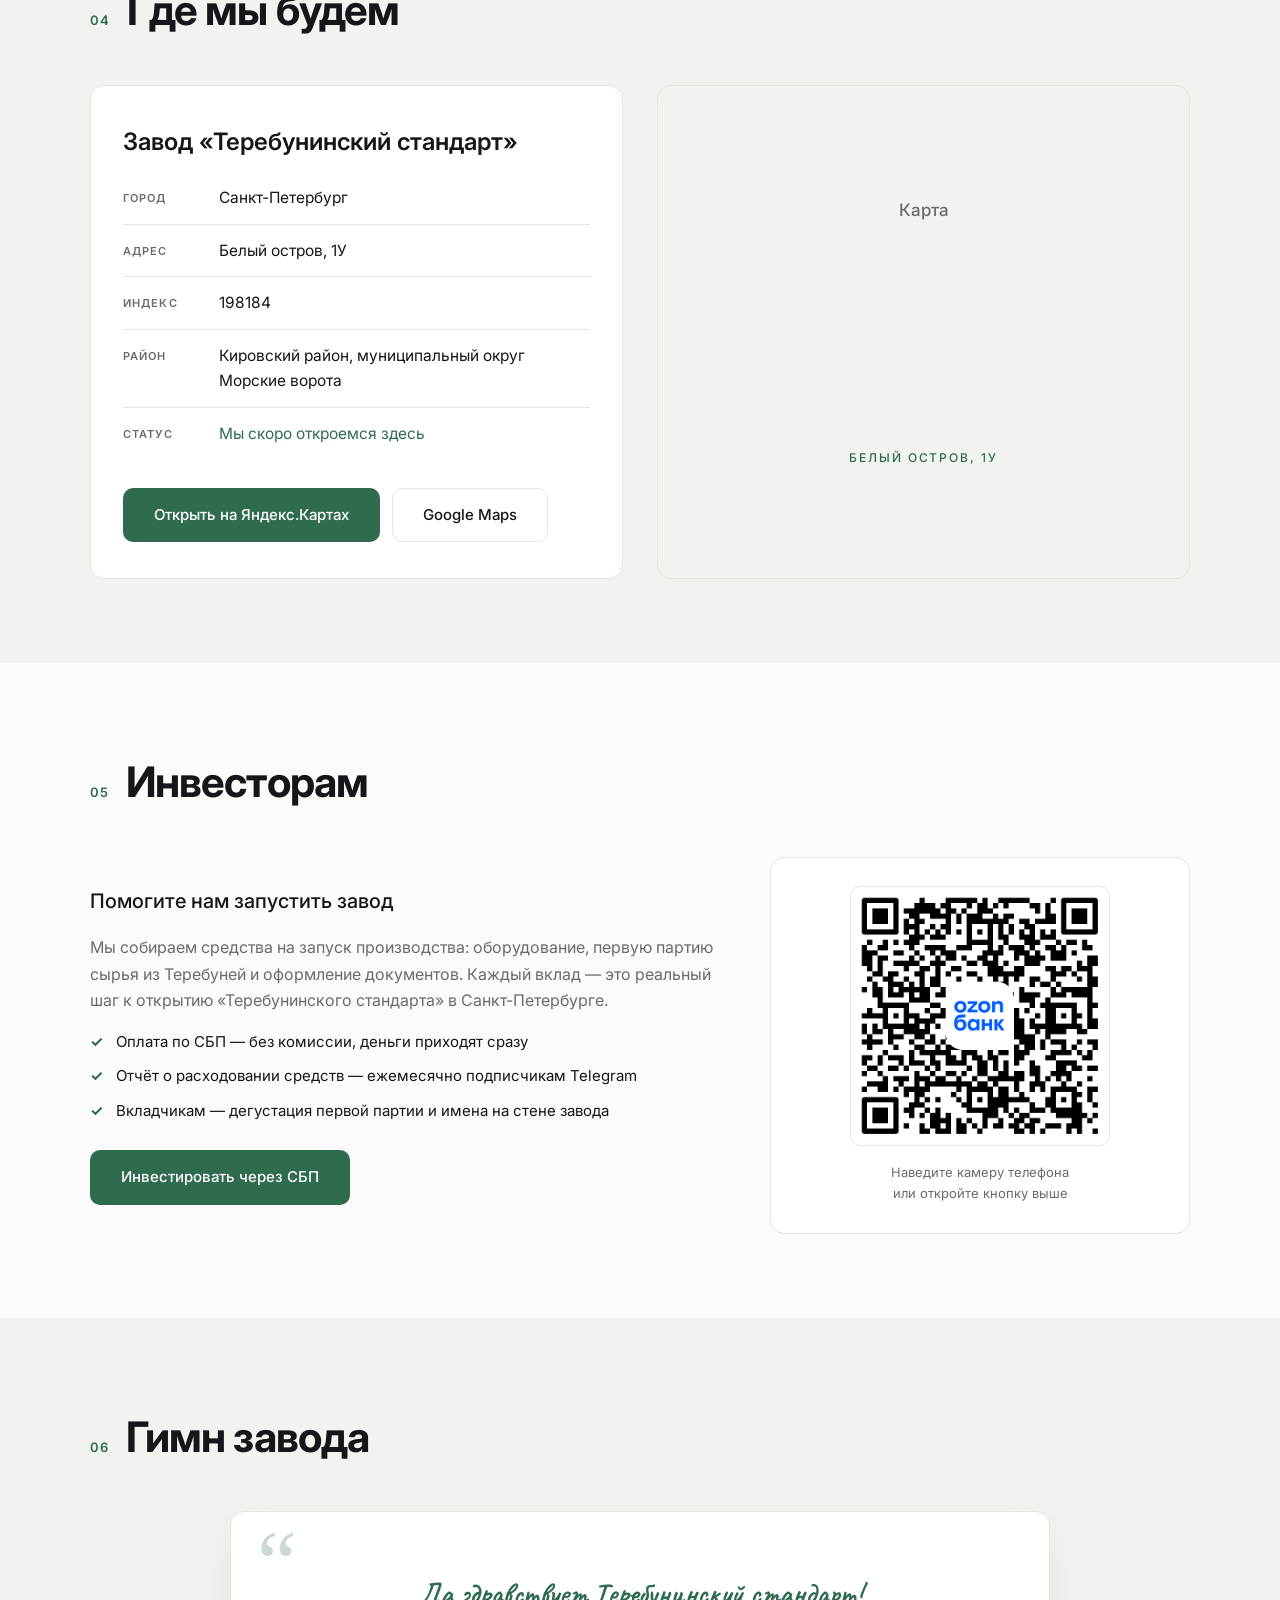
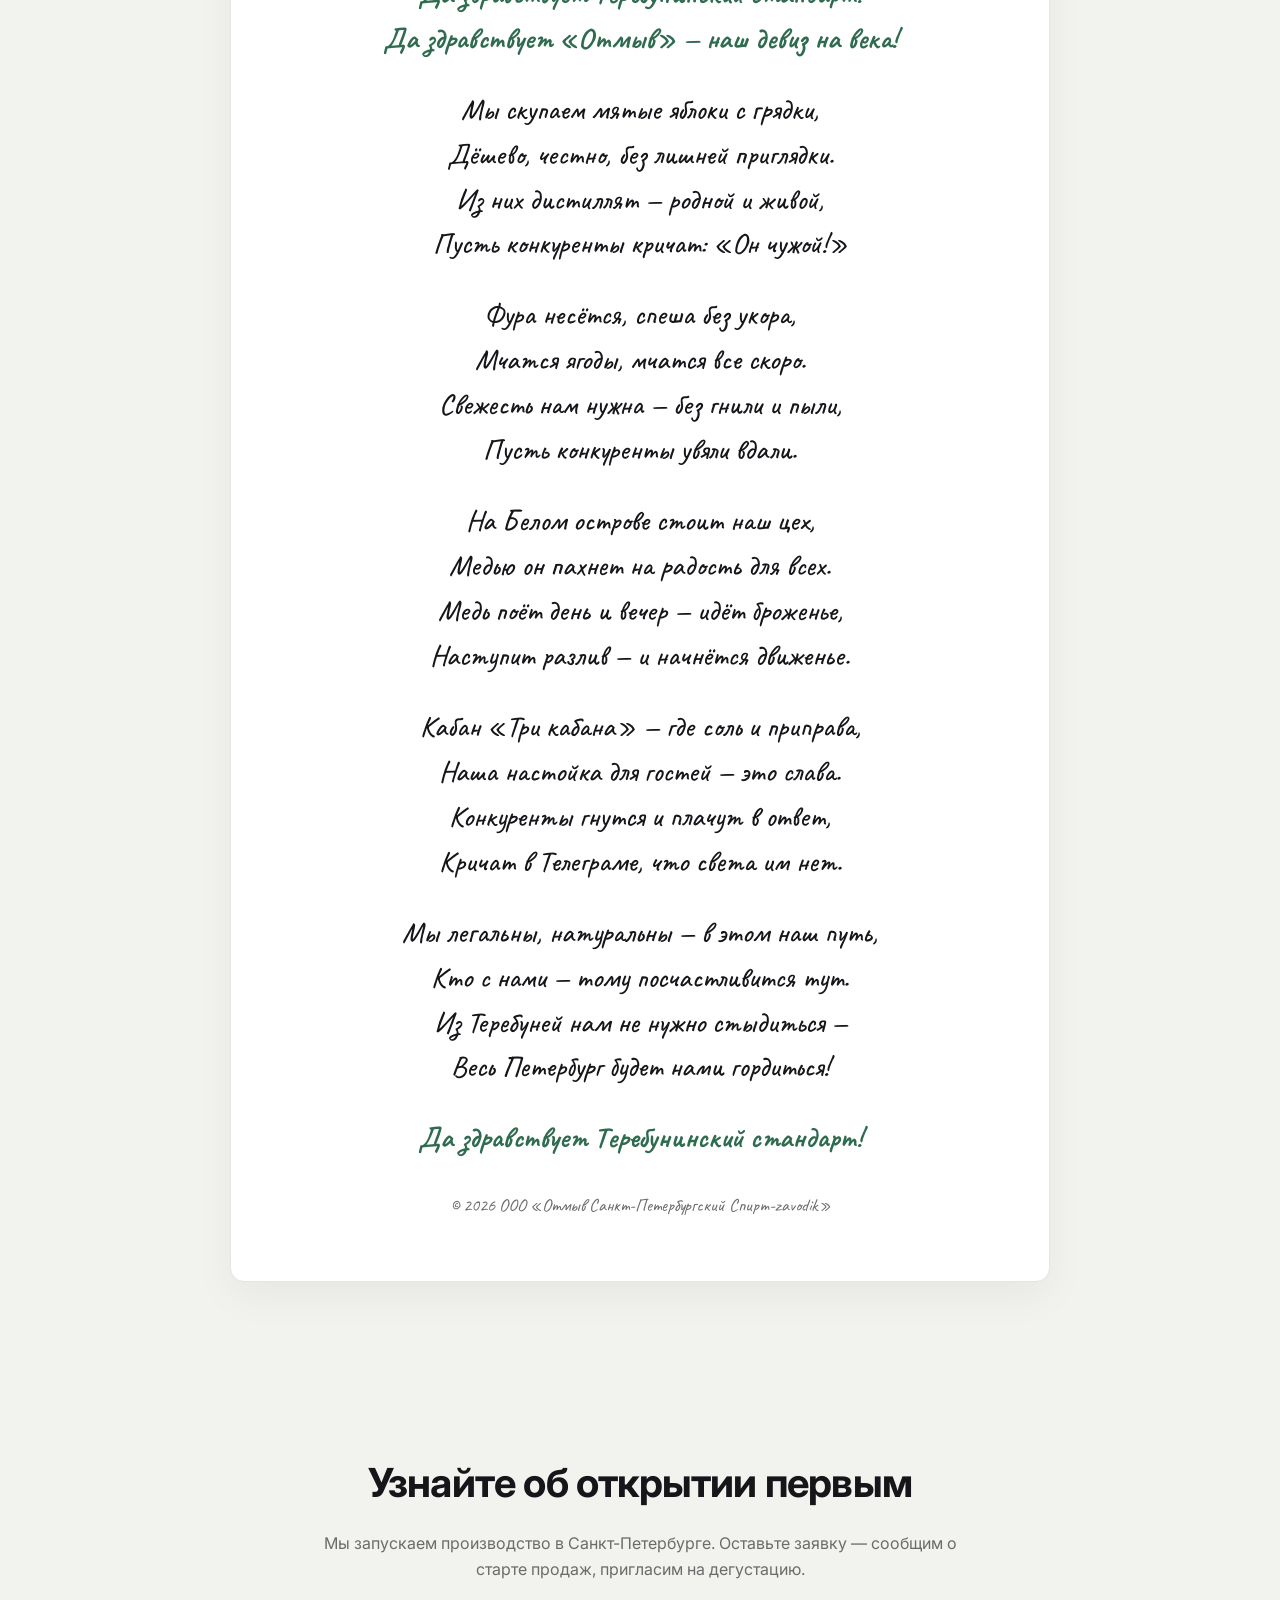
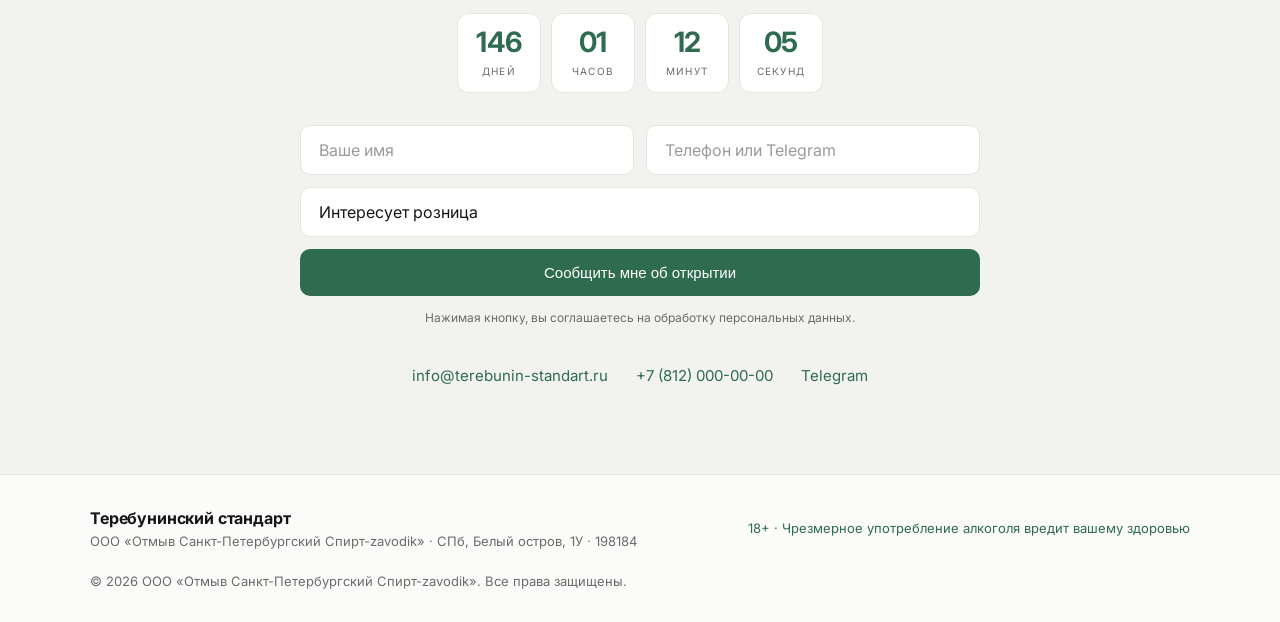
==== commit cd05b570: "Mobile optimization: responsive layout, lazy images, compressed assets (~13MB -> ~1MB)" ====
--- a/index.html
+++ b/index.html
@@ -3,6 +3,7 @@
 <head>
   <meta charset="UTF-8">
   <meta name="viewport" content="width=device-width, initial-scale=1.0">
+  <meta name="theme-color" content="#fbfbf9">
   <title>Теребунинский стандарт — крафтовая винокурня в Санкт-Петербурге | Скоро открытие</title>
   <meta name="description" content="Теребунинский стандарт — производство фруктовых и ягодных дистиллятов из псковского сырья. Санкт-Петербург, Белый остров, 1У. Скоро открытие.">
   <link rel="preconnect" href="https://fonts.googleapis.com">
@@ -121,7 +122,7 @@
       <div class="cards">
         <article class="card reveal">
           <div class="card__img">
-            <img src="assets/product-classic.png" alt="Классика — фруктовый дистиллят" onerror="this.style.display='none';this.nextElementSibling.style.display='block'">
+            <img src="assets/product-classic.jpg" alt="Классика — фруктовый дистиллят" loading="lazy" decoding="async" onerror="this.style.display='none';this.nextElementSibling.style.display='block'">
             <span class="card__icon" style="display:none">🥃</span>
           </div>
           <h3 class="card__title">«Классика»</h3>
@@ -134,7 +135,7 @@
 
         <article class="card reveal">
           <div class="card__img">
-            <img src="assets/product-terebun.png" alt="Настойка «Теребунская»" onerror="this.style.display='none';this.nextElementSibling.style.display='block'">
+            <img src="assets/product-terebun.jpg" alt="Настойка «Теребунская»" loading="lazy" decoding="async" onerror="this.style.display='none';this.nextElementSibling.style.display='block'">
             <span class="card__icon" style="display:none">🍓</span>
           </div>
           <h3 class="card__title">«Теребунская настойка»</h3>
@@ -147,7 +148,7 @@
 
         <article class="card reveal">
           <div class="card__img">
-            <img src="assets/product-kabani.png" alt="Партнёрская линейка «Три кабана»" onerror="this.style.display='none';this.nextElementSibling.style.display='block'">
+            <img src="assets/product-kabani.jpg" alt="Партнёрская линейка «Три кабана»" loading="lazy" decoding="async" onerror="this.style.display='none';this.nextElementSibling.style.display='block'">
             <span class="card__icon" style="display:none">🐖</span>
           </div>
           <h3 class="card__title">Партнёрская линейка</h3>
@@ -177,7 +178,7 @@
       <div class="production__grid">
         <div class="production__photo reveal">
           <div class="photo-frame">
-            <img src="assets/factory.png" alt="Наш цех в Санкт-Петербурге" onerror="this.parentNode.classList.add('photo-frame--empty');this.style.display='none'">
+            <img src="assets/factory.jpg" alt="Наш цех в Санкт-Петербурге" loading="lazy" decoding="async" onerror="this.parentNode.classList.add('photo-frame--empty');this.style.display='none'">
             <span class="photo-frame__placeholder">Фото нашего цеха<br><small>скоро здесь</small></span>
           </div>
           <p class="photo-caption">Наш завод: Санкт-Петербург, Белый остров, 1У</p>
@@ -282,7 +283,7 @@
 
         <div class="location__map reveal">
           <div class="photo-frame photo-frame--map">
-            <img src="assets/map.jpg" alt="Карта — Белый остров, 1У" onerror="this.parentNode.classList.add('photo-frame--empty');this.style.display='none'">
+            <img src="assets/map.jpg" alt="Карта — Белый остров, 1У" loading="lazy" decoding="async" onerror="this.parentNode.classList.add('photo-frame--empty');this.style.display='none'">
             <span class="photo-frame__placeholder">Карта<br><small>Белый остров, 1У</small></span>
           </div>
         </div>
@@ -320,7 +321,7 @@
 
         <div class="invest__qr reveal">
           <div class="qr-card">
-            <img src="assets/qr.png" alt="QR-код для перевода" onerror="this.style.display='none';this.nextElementSibling.style.display='block'">
+            <img src="assets/qr.png" alt="QR-код для перевода" loading="lazy" decoding="async" onerror="this.style.display='none';this.nextElementSibling.style.display='block'">
             <p class="qr-card__fallback" style="display:none">QR-код<br><small>положите assets/qr.png</small></p>
             <p class="qr-card__hint">Наведите камеру телефона<br>или откройте кнопку выше</p>
           </div>
--- a/css/style.css
+++ b/css/style.css
@@ -15,7 +15,7 @@
 
 * { margin: 0; padding: 0; box-sizing: border-box; }
 
-html { scroll-behavior: smooth; }
+html { scroll-behavior: smooth; scroll-padding-top: 76px; }
 
 body {
   background: var(--bg);
@@ -26,7 +26,7 @@
   overflow-x: hidden;
 }
 
-img { max-width: 100%; display: block; }
+img { max-width: 100%; display: block; height: auto; }
 
 .container { width: min(1100px, 92%); margin-inline: auto; }
 
@@ -440,7 +440,7 @@
   border-radius: 10px;
   color: var(--text);
   font-family: var(--font);
-  font-size: 15px;
+  font-size: 16px; /* iOS: не даёт Safari зумить при вводе */
   transition: .2s;
 }
 .form__input:focus { outline: none; border-color: var(--accent); }
@@ -538,34 +538,81 @@
   .nav {
     position: fixed;
     inset: 0 0 0 auto;
-    width: min(320px, 80vw);
+    width: min(320px, 82vw);
     background: var(--bg);
     flex-direction: column;
-    padding: 96px 32px;
-    gap: 20px;
+    padding: 100px 32px 40px;
+    gap: 6px;
     transform: translateX(100%);
     transition: .3s ease;
     border-left: 1px solid var(--line);
     z-index: 99;
+    box-shadow: -20px 0 50px rgba(0,0,0,.12);
+    overflow-y: auto;
   }
   .nav.open { transform: none; }
-  .nav__link { font-size: 17px; }
+  .nav__link {
+    font-size: 17px;
+    padding: 13px 0;            /* удобная зона нажатия ~44px */
+    border-bottom: 1px solid var(--line);
+    color: var(--text);
+  }
+  .nav__link:last-child { border-bottom: 0; }
   .header__cta { display: none; }
-  .burger { display: flex; z-index: 100; }
+  .burger {
+    display: flex; z-index: 100;
+    width: 44px; height: 44px;   /* зона нажатия */
+    align-items: center; justify-content: center;
+    border-radius: 10px;
+  }
+  body.menu-open { overflow: hidden; }  /* фон не скроллится под меню */
 
   .about__grid,
   .production__grid,
   .location__grid,
   .invest__grid { grid-template-columns: 1fr; gap: 32px; }
   .cards { grid-template-columns: 1fr; }
+
+  .hero { min-height: auto; padding: 130px 0 60px; }
+  .section { padding: 70px 0; }
+  .section__head { margin-bottom: 30px; flex-wrap: wrap; gap: 10px; }
+  .about__facts { grid-template-columns: 1fr 1fr; }
+  .qr-card { max-width: 420px; margin-inline: auto; }
+  .location__card { padding: 28px 22px; }
+  .form__row { flex-direction: column; }
+  .footer__inner { flex-direction: column; text-align: center; gap: 12px; }
+}
+
+/* убираем hover-эффекты на тач-устройствах, чтобы не «залипали» */
+@media (hover: none) {
+  .card:hover,
+  .fact:hover,
+  .btn--primary:hover { transform: none; box-shadow: none; }
 }
 
 @media (max-width: 560px) {
-  .section { padding: 60px 0; }
-  .hero { min-height: auto; padding: 130px 0 50px; }
+  .section { padding: 56px 0; }
+  .hero { padding: 120px 0 44px; }
+  .hero__title { font-size: clamp(34px, 11vw, 46px); }
+  .hero__subtitle { font-size: 16px; }
+  .hero__actions { flex-direction: column; width: 100%; }
+  .hero__actions .btn { width: 100%; }
   .about__facts { grid-template-columns: 1fr; }
-  .form__row { flex-direction: column; }
-  .countdown__cell { min-width: 70px; }
+  .location__actions { flex-direction: column; }
+  .location__actions .btn { width: 100%; }
+  .invest__grid .btn { width: 100%; }
+  .countdown__cell { min-width: 70px; padding: 12px 6px 9px; }
   .countdown__cell span { font-size: 23px; }
-  .footer__inner { flex-direction: column; text-align: center; }
-}
+  .countdown { gap: 8px; }
+  .contacts__row { flex-direction: column; gap: 14px; }
+  .lead { font-size: 18px; }
+  .address li { flex-direction: column; gap: 3px; }
+  .address__key { padding-top: 0; }
+}
+
+@media (max-width: 380px) {
+  .logo__tag { display: none; }
+  .container { width: 90%; }
+  .countdown__cell { min-width: 62px; }
+  .countdown__cell span { font-size: 20px; }
+}
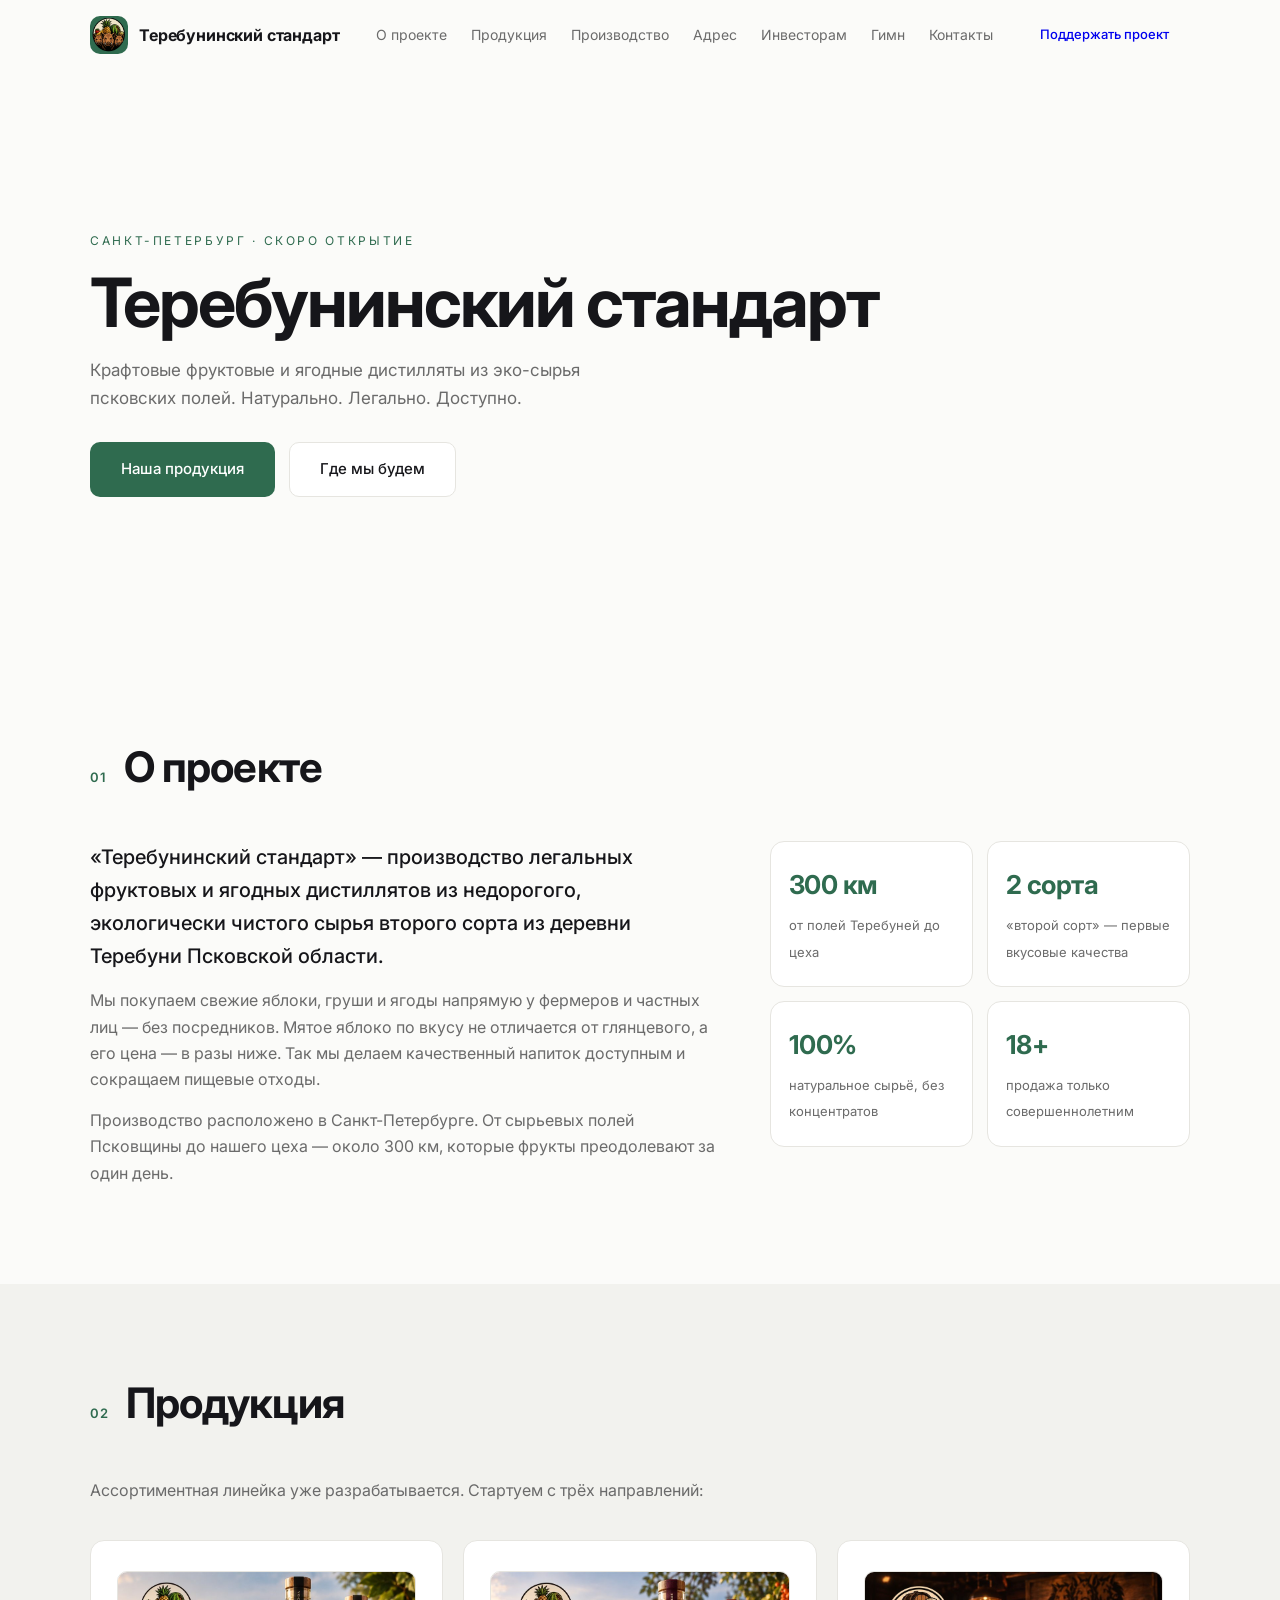
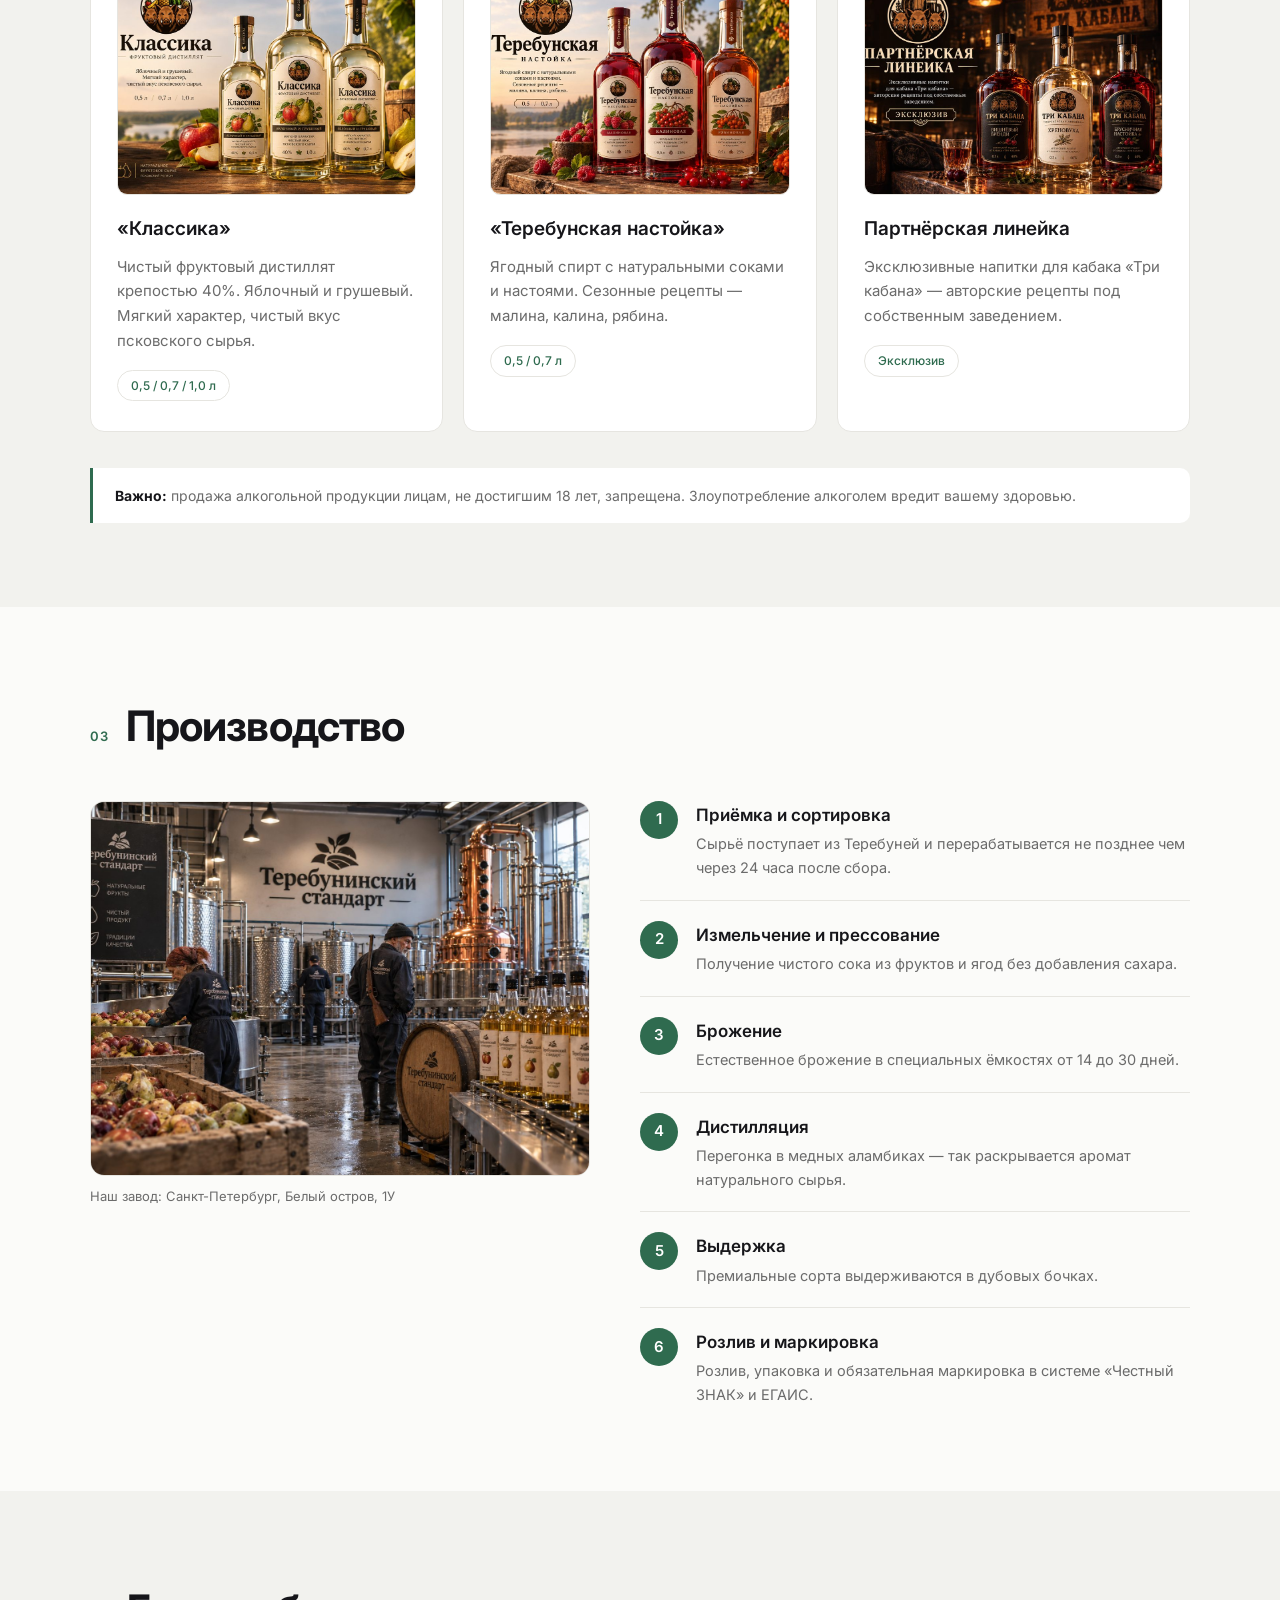
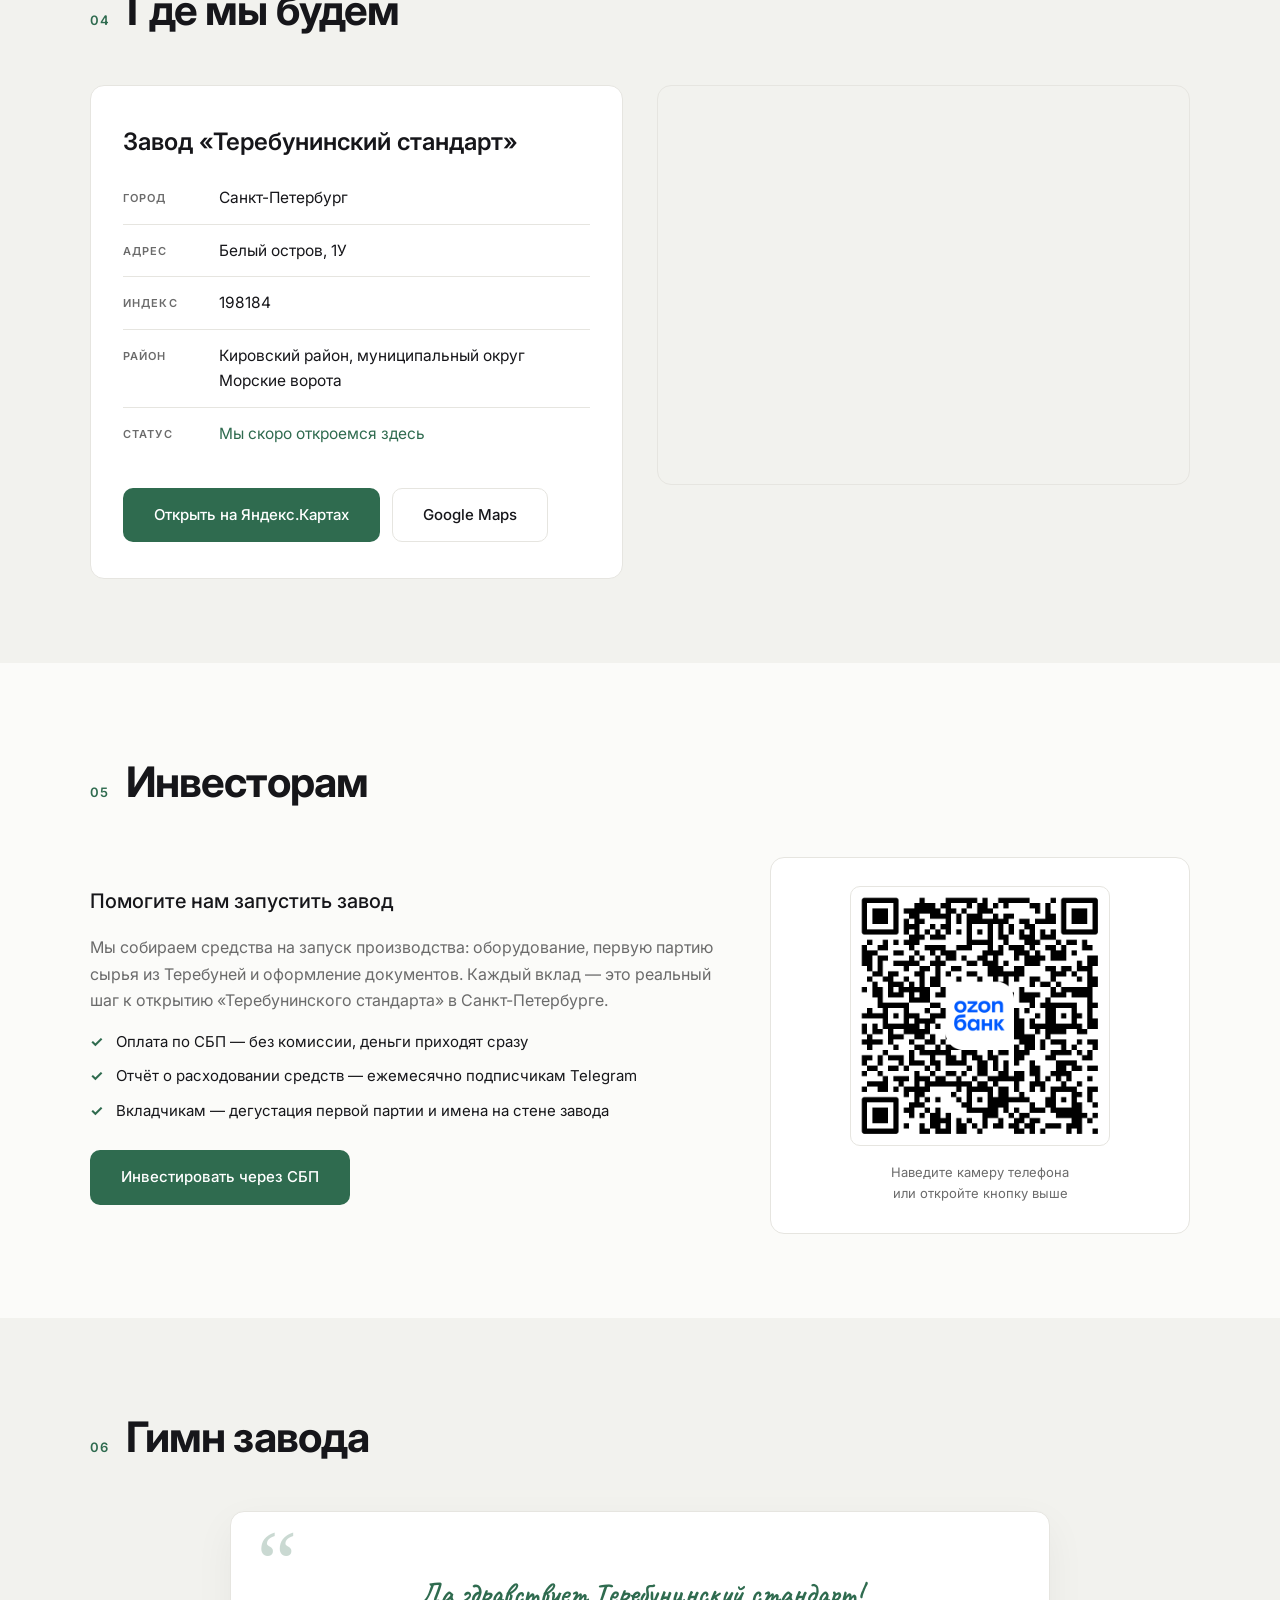
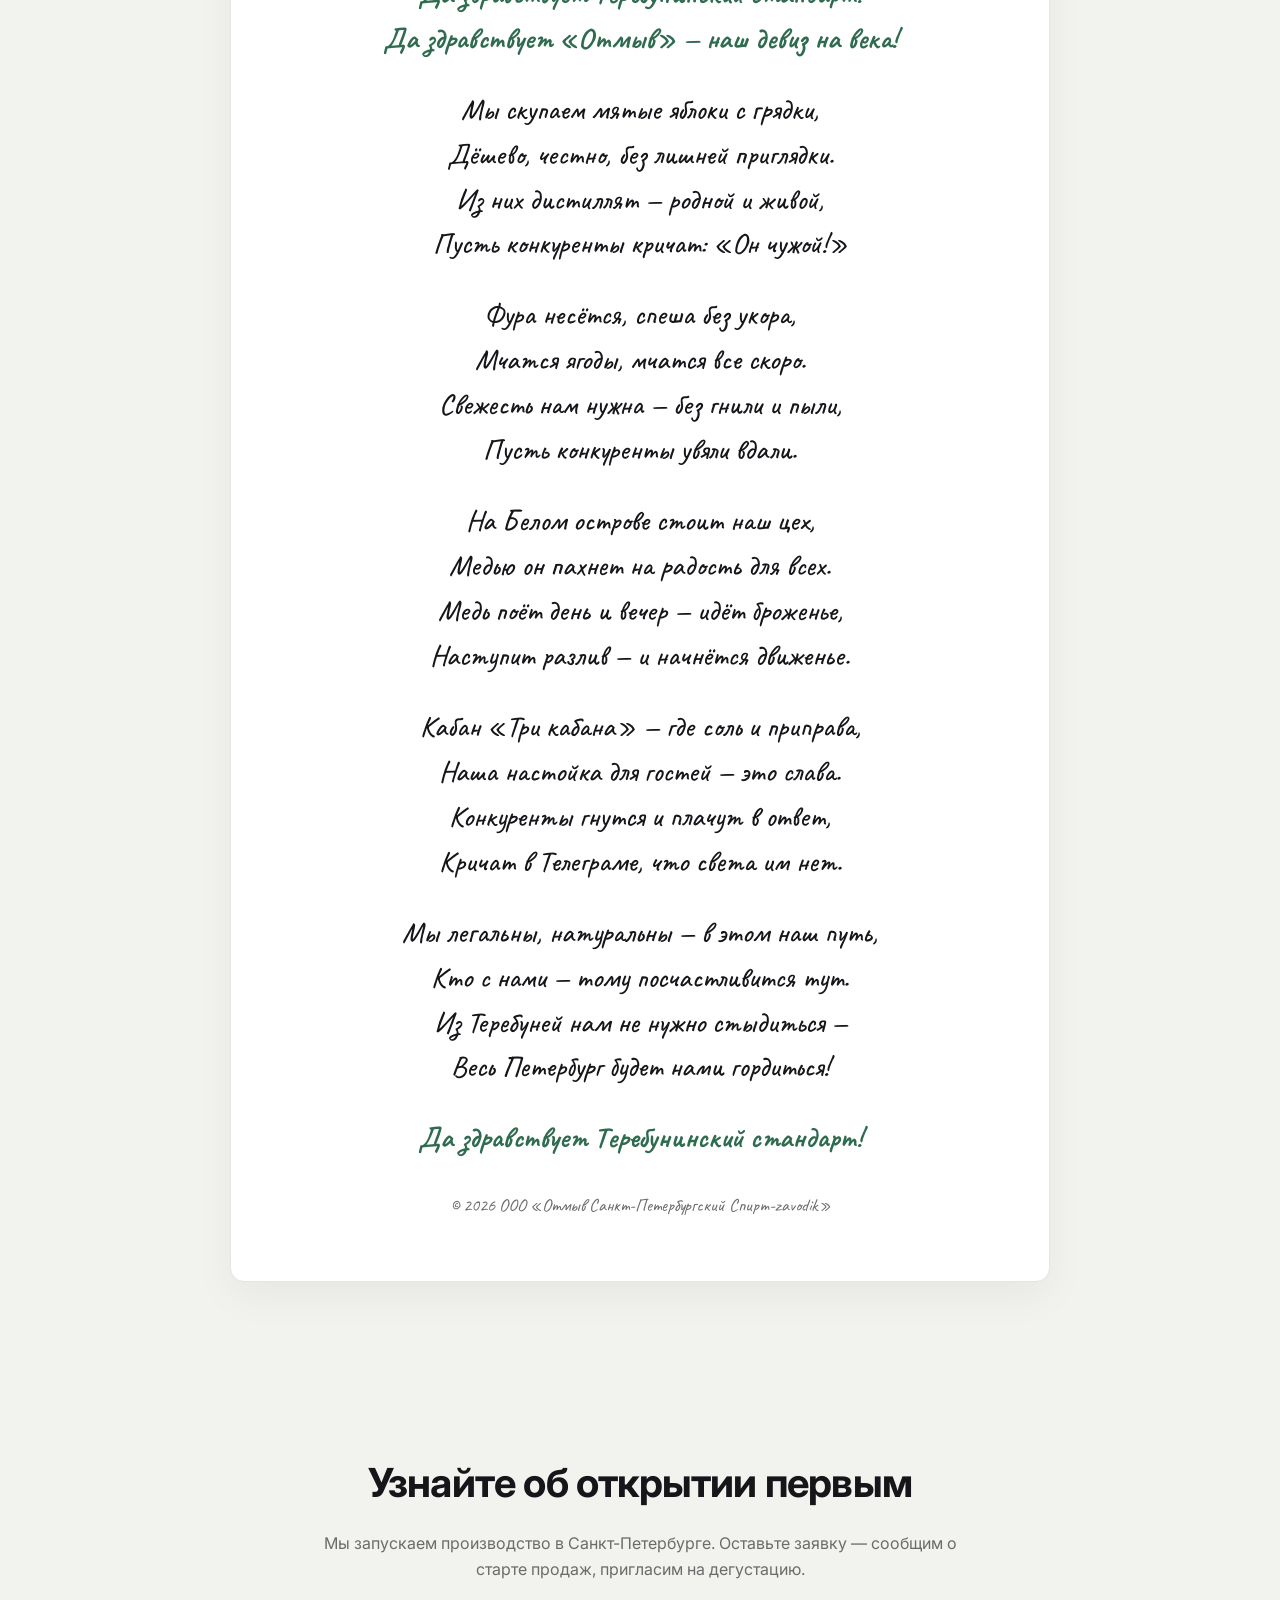
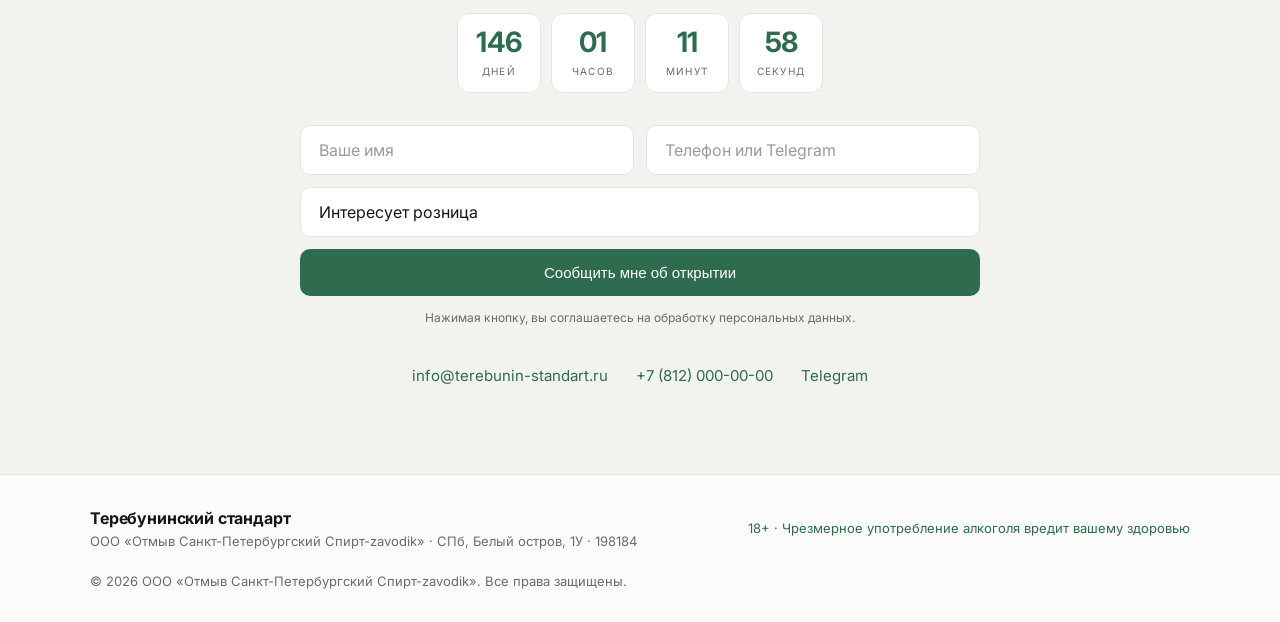
==== commit 582fabf6: "Embed Yandex Maps constructor for factory location" ====
--- a/index.html
+++ b/index.html
@@ -269,7 +269,7 @@
 
           <div class="location__actions">
             <a class="btn btn--primary"
-               href="https://yandex.ru/maps/?text=Санкт-Петербург, Белый остров, 1У"
+               href="https://yandex.ru/maps/?um=constructor%3Ad539a5f8fa84b9b4b4808024e30cfc1ed5c1e0025e03d33a2b8170673e5a97eb&source=constructorLink"
                target="_blank" rel="noopener">
               Открыть на Яндекс.Картах
             </a>
@@ -282,10 +282,10 @@
         </div>
 
         <div class="location__map reveal">
-          <div class="photo-frame photo-frame--map">
-            <img src="assets/map.jpg" alt="Карта — Белый остров, 1У" loading="lazy" decoding="async" onerror="this.parentNode.classList.add('photo-frame--empty');this.style.display='none'">
-            <span class="photo-frame__placeholder">Карта<br><small>Белый остров, 1У</small></span>
-          </div>
+          <div class="map-embed" id="map-embed"></div>
+          <script type="text/javascript" charset="utf-8" async
+            src="https://api-maps.yandex.ru/services/constructor/1.0/js/?um=constructor%3Ad539a5f8fa84b9b4b4808024e30cfc1ed5c1e0025e03d33a2b8170673e5a97eb&amp;width=100%25&amp;height=400&amp;lang=ru_RU&amp;scroll=true">
+          </script>
         </div>
       </div>
     </div>
--- a/css/style.css
+++ b/css/style.css
@@ -335,6 +335,13 @@
 }
 .address__val { font-size: 15.5px; }
 .location__actions { display: flex; gap: 12px; flex-wrap: wrap; }
+.map-embed {
+  border: 1px solid var(--line);
+  border-radius: var(--radius);
+  overflow: hidden;
+  min-height: 400px;
+  background: var(--bg-alt);
+}
 .photo-frame--map { aspect-ratio: auto; height: 100%; min-height: 300px; }
 
 /* ---------- invest ---------- */
